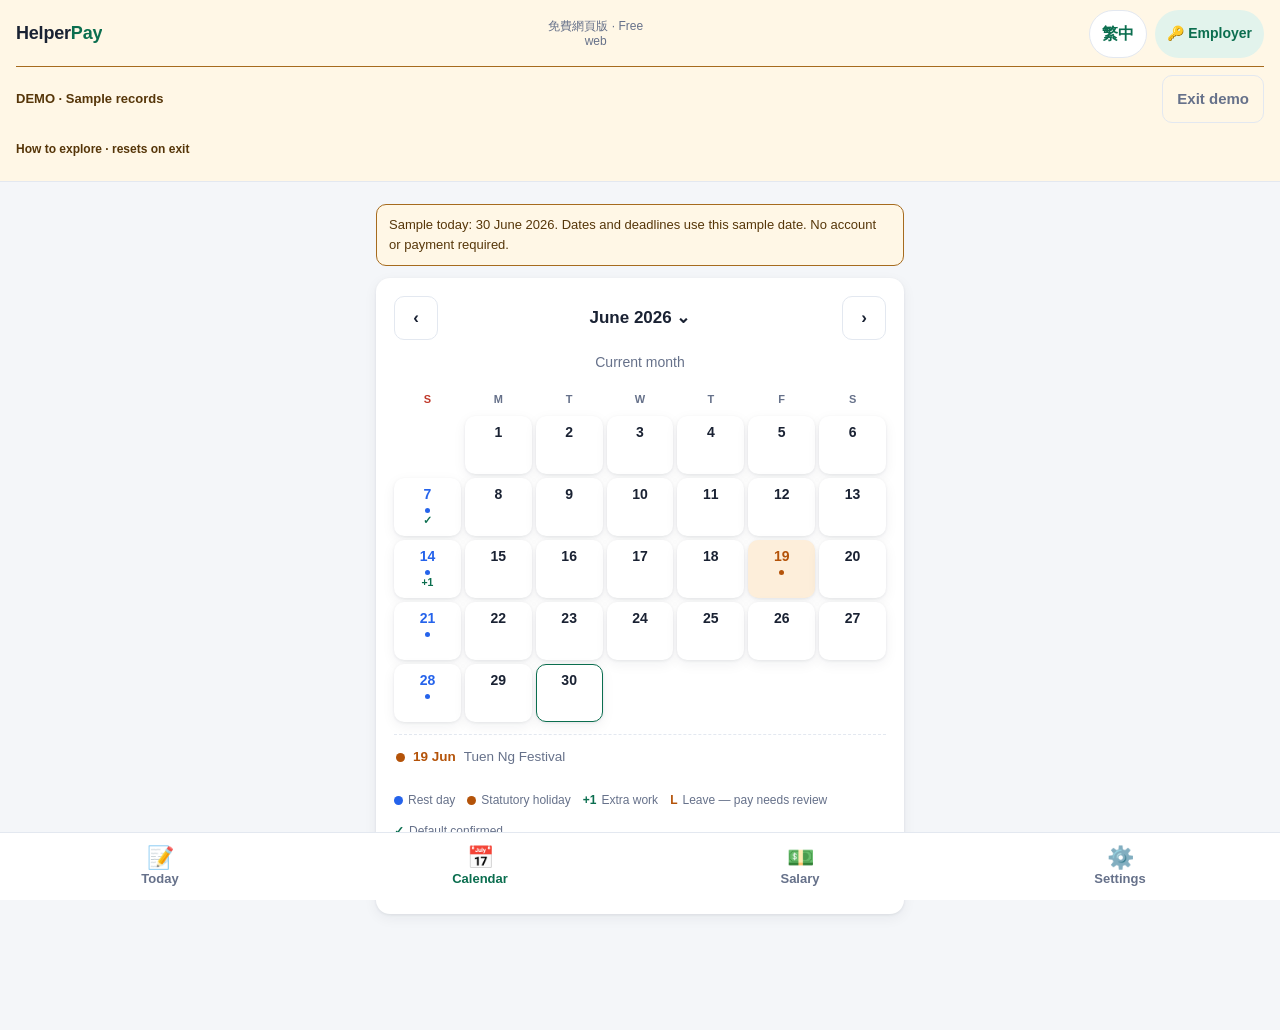
==== demo.html @ 4599b057 "Publish free HelperPay ux15 review wording update" ====
<!DOCTYPE html>
<html lang="en">
<head>
  <meta charset="UTF-8">
  <meta name="viewport" content="width=device-width, initial-scale=1, viewport-fit=cover">
  <meta name="theme-color" content="#0b6e4f">
  <meta name="apple-mobile-web-app-capable" content="yes">
  <meta name="apple-mobile-web-app-status-bar-style" content="default">
  <meta name="apple-mobile-web-app-title" content="HelperPay">
  <title>HelperPay — HK domestic helper salary tracker</title>
  <link rel="manifest" href="manifest.webmanifest">
  <link rel="icon" href="icon-32.png" type="image/png" sizes="32x32">
  <link rel="apple-touch-icon" href="icon-180.png" sizes="180x180">
  <link rel="stylesheet" href="web/20260916-ux-15/app.css">
<link rel="stylesheet" href="web/20260916-ux-15/web.css"><meta name="helperpay-build" content="20260916-ux-15"><link rel="stylesheet" href="web/20260916-ux-15/demo.css"></head>
<body>
  <header id="topbar">
    <div class="brand">Helper<span>Pay</span></div><span class="web-free-label">免費網頁版 · Free web</span>
    <div class="topbar-actions">
      <button id="language-toggle" class="header-language" type="button" data-language="zh-HK" aria-label="Switch language">繁中</button>
      <button id="mode-chip" class="mode-chip" style="display:none" aria-label="Employer">
        <span class="mode-chip-icon" aria-hidden="true">🔑</span><span class="mode-chip-label">Employer</span>
      </button>
    </div>
  </header>

  <main id="view"><p class="card">載入免費新版中… Loading the free update…<br>如未能載入，請連線後重試，切勿清除網站資料。 If loading fails, reconnect and reload; do not clear website data.</p></main><noscript>請啟用 JavaScript 以使用本機計算器。 Please enable JavaScript.</noscript>

  <nav id="tabbar" style="display:none"></nav>

  <div id="sheet-root"></div>


  <script src="web/20260916-ux-15/legal-model.js"></script>
  <script src="web/20260916-ux-15/contract-history.js"></script>
  <script src="web/20260916-ux-15/payment-ledger.js"></script>
  <script src="web/20260916-ux-15/engine.js"></script>
  <script src="web/20260916-ux-15/holidays.js"></script>
  <script src="web/20260916-ux-15/holiday-review.js"></script>
  <script src="web/20260916-ux-15/compliance.js"></script>

  <script src="web/20260916-ux-15/i18n.js"></script>
  <script src="web/20260916-ux-15/language.js"></script>
  <script src="web/20260916-ux-15/demo-entry.js"></script><script src="web/20260916-ux-15/demo-app.js"></script>
</body>
</html>
---- web/20260916-ux-15/app.css ----
/* HelperPay — mobile-first styles */
.sheet label.checkline { display:flex; gap:10px; align-items:flex-start; margin-top:16px; min-height:44px; }
.sheet label.checkline input { flex:0 0 22px; width:22px; height:22px; margin:0; padding:0; }
#holiday-error { white-space:pre-line; }

:root {
  --bg: #f4f6f9;
  --card: #ffffff;
  --text: #1a2233;
  --muted: #66718a;
  --line: #e3e8f0;
  --accent: #0b6e4f;
  --accent-soft: #e2f3ec;
  --blue: #2563eb;
  --blue-soft: #e4edff;
  --amber: #b45309;
  --amber-soft: #fdeeda;
  --red: #c0392b;
  --red-soft: #fde8e5;
  --green: #0b6e4f;
  --green-soft: #e2f3ec;
  --shadow: 0 1px 3px rgba(20, 30, 55, .08), 0 4px 14px rgba(20, 30, 55, .06);
  --radius: 14px;
  --tabbar-h: 4.25rem;
  /* Text that sits ON a filled accent/blue/red button. Dark mode lightens
     those fills, so white on them drops under WCAG AA; flip to dark ink. */
  --on-accent: #ffffff;
  --on-blue-soft: #1d4ed8;
  --on-amber-soft: #8a3d06;
  --on-line: #4a5468;
  --on-green-soft: #095c42;
  --on-red-soft: #9f2d21;
}

@media (prefers-color-scheme: dark) {
  :root {
    --bg: #12161f;
    --card: #1b2130;
    --text: #e8ecf4;
    --muted: #98a3ba;
    --line: #2a3245;
    --accent: #3dbd8e;
    --accent-soft: #17352a;
    --blue: #6c9bff;
    --blue-soft: #1c2947;
    --amber: #ffb45e;
    --amber-soft: #3a2a14;
    --red: #ff7b6b;
    --red-soft: #40201b;
    --green: #3dbd8e;
    --green-soft: #17352a;
    --shadow: 0 1px 3px rgba(0, 0, 0, .4);
    --on-accent: #0d1117;
    /* Dark mode already pairs light ink with very dark fills. */
    --on-blue-soft: #9dbcff;
    --on-amber-soft: #ffc98a;
    --on-line: #b6c0d4;
    --on-green-soft: #6fd3ab;
    --on-red-soft: #ffa79a;
  }
}

* { box-sizing: border-box; margin: 0; padding: 0; }

html { -webkit-text-size-adjust: 100%; font-size: 100%; }

body {
  font-family: -apple-system, BlinkMacSystemFont, "Segoe UI", Roboto, "Helvetica Neue", Arial, sans-serif;
  background: var(--bg);
  color: var(--text);
  font-size: 1rem;
  line-height: 1.55;
  min-height: 100vh;
  padding-bottom: calc(var(--tabbar-h) + env(safe-area-inset-bottom, 0px));
}
@supports (font: -apple-system-body) {
  html { font: -apple-system-body; }
  body { font-size:1rem; font-family: -apple-system, BlinkMacSystemFont, "Segoe UI", Roboto, "Helvetica Neue", Arial, sans-serif; line-height: 1.55; }
}

button { font: inherit; color: inherit; background: none; border: none; cursor: pointer; }
input, select, textarea {
  font: inherit; color: var(--text);
  background: var(--card);
  border: 1px solid var(--line);
  border-radius: 10px;
  padding: .75rem .875rem;
  min-height: 3rem;
  width: 100%;
}
input:focus, select:focus, textarea:focus { outline: 2px solid var(--accent); outline-offset: 1px; border-color: transparent; }
label { display: block; font-size: .9375rem; color: var(--muted); margin: 1.125rem 0 .4375rem; font-weight: 650; line-height: 1.45; }

/* ---------- header ---------- */

#topbar {
  position: sticky; top: 0; z-index: 30;
  background: var(--card);
  border-bottom: 1px solid var(--line);
  padding: calc(.625rem + env(safe-area-inset-top, 0px)) 1rem .625rem;
  display: flex; align-items: center; justify-content: space-between;
  gap: .75rem;
}
#topbar .brand { font-weight: 800; font-size: 1.125rem; letter-spacing: -.0125rem; min-width:0; overflow:hidden; text-overflow:ellipsis; white-space:nowrap; }
#topbar .brand span { color: var(--accent); }
.topbar-actions { display:flex; align-items:center; justify-content:flex-end; gap:.5rem; flex:0 0 auto; }
.header-language {
  min-width:3rem; min-height:3rem; padding:.5rem .75rem; border:1.5px solid var(--line);
  border-radius:999px; color:var(--accent); background:var(--card); font-weight:800;
}
.mode-chip {
  white-space:nowrap; flex-shrink:0;
  font-size: .875rem; font-weight: 700;
  padding: .5rem .75rem; border-radius: 999px;
  background: var(--accent-soft); color: var(--accent);
  /* Switching employer / helper hands the phone over; it must be easy to hit. */
  min-height: 3rem; display: inline-flex; align-items: center;
}
.mode-chip-icon { flex: 0 0 auto; }
.mode-chip-label { margin-left: .25rem; }
.mode-chip.helper { background: var(--blue-soft); color: var(--blue); }
.page-language-controls { display:flex; flex-wrap:wrap; gap:10px; margin:16px 0 24px; }
.page-language-controls button { width:auto; min-height:44px; }
.page-language-controls button[aria-pressed="true"] { background:var(--accent); color:var(--on-accent); }
[data-page-language][hidden], [data-page-switcher][hidden] { display:none !important; }
.guide .lang[data-page-language], .policy .lang[data-page-language] { border-top:0; margin-top:0; padding-top:0; }

/* ---------- layout ---------- */

#view { max-width: 560px; margin: 0 auto; padding: 1.125rem 1rem 2rem; }

.card {
  background: var(--card);
  border-radius: var(--radius);
  box-shadow: var(--shadow);
  padding: 1.125rem;
  margin-bottom: 1rem;
}
.card h2 { font-size: 1.125rem; line-height:1.35; margin-bottom: .75rem; }
.card h3 { margin: 1rem 0 .5rem; color: var(--muted); text-transform: uppercase; letter-spacing: .025rem; font-weight: 700; font-size: .875rem; }

.muted { color: var(--muted); font-size: .9375rem; }
.small { font-size: .875rem; }
.spread { display: flex; justify-content: space-between; align-items: center; gap: 10px; }
.row { display: flex; gap: 10px; align-items: center; }
.grow { flex: 1; }
.mt { margin-top: 12px; }

.language-row { align-items: center; }
.language-row h2 { margin-bottom: 2px; }
.language-switch {
  display: inline-flex; flex: 0 0 auto;
  padding: 3px; border-radius: 10px; background: var(--bg);
  border: 1px solid var(--line);
}
.language-switch button {
  padding: 7px 10px; border-radius: 7px; min-height: 44px;
  color: var(--muted); font-size: 12.5px; font-weight: 700;
  white-space: nowrap;
}
.language-switch button.active {
  color: var(--accent); background: var(--card); box-shadow: var(--shadow);
}

@media (max-width: 390px) {
  .language-row { align-items: flex-start; flex-direction: column; }
}

/* ---------- buttons ---------- */

.btn {
  display: inline-flex; align-items: center; justify-content: center; gap: 7px;
  padding: .875rem 1rem; border-radius: 12px;
  min-height:3rem; font-weight: 700; font-size: 1rem;
  background: var(--accent); color: var(--on-accent);
  width: 100%;
  transition: transform .06s ease;
}
.btn:active { transform: scale(.985); }
.btn.secondary { background: transparent; color: var(--accent); border: 1.5px solid var(--accent); }
.btn.ghost { background: transparent; color: var(--muted); border: 1.5px solid var(--line); }
.btn.danger { background: var(--red); }
.btn.blue { background: var(--blue); }
/* A privacy consent needs a full-size target, not a 13px default checkbox. */
.consent-row { min-height: 44px; align-items: center; gap: 10px; }
.consent-row input[type="checkbox"] { width: 22px; height: 22px; flex: 0 0 auto; }

/* 44px is the smallest target Apple's HIG accepts and Google asks for 48dp.
   Compact only means narrower, never shorter than a finger. */
.btn.compact { width: auto; padding: .625rem .875rem; font-size: .9375rem; border-radius: 10px; min-height: 3rem; }
.btn:disabled { background: var(--line); color: var(--muted); border-color: var(--line); cursor: not-allowed; box-shadow: none; }

/* big day-status choice buttons */
.choice-list { display: flex; flex-direction: column; gap: 10px; margin-top: 12px; }
.choice {
  display: flex; align-items: center; justify-content: space-between; gap: 10px;
  width: 100%;
  padding: 15px 16px;
  border: 1.5px solid var(--line);
  border-radius: 13px;
  background: var(--card);
  font-size: 1rem; font-weight: 600;
  text-align: left;
}
.choice .sub { display: block; font-size: .875rem; color: var(--muted); font-weight: 500; margin-top: .25rem; }
.choice .amt { font-weight: 800; font-size: 1rem; white-space: nowrap; }
.choice .amt.plus { color: var(--green); }
.choice .amt.minus { color: var(--red); }
.choice .amt.zero { color: var(--muted); }
.choice.selected { border-color: var(--accent); background: var(--accent-soft); }
.choice.selected .check { color: var(--accent); font-weight: 900; }

/* ---------- badges ---------- */

.badge {
  display: inline-block; padding: 3px 9px; border-radius: 999px;
  font-size: 12px; font-weight: 700; white-space: nowrap;
}
/* Ink for text sitting on a *-soft tint. The body colours of the same name sit
   on card/background instead and land just under 4.5:1 on these tints. */
.badge.rest { background: var(--blue-soft); color: var(--on-blue-soft); }
.badge.holiday { background: var(--amber-soft); color: var(--on-amber-soft); }
.badge.normal { background: var(--line); color: var(--on-line); }
.badge.plus { background: var(--green-soft); color: var(--on-green-soft); }
.badge.minus { background: var(--red-soft); color: var(--on-red-soft); }
.badge.approved { background: var(--green-soft); color: var(--on-green-soft); }
.badge.pending { background: var(--amber-soft); color: var(--on-amber-soft); }
.badge.draft { background: var(--line); color: var(--on-line); }

/* ---------- today ---------- */

.today-date { font-size: 1.375rem; font-weight: 800; letter-spacing: -.01875rem; }
.today-type { margin-top: 4px; }

.salary-hero { background:linear-gradient(145deg,var(--accent-soft),var(--card)); border:1px solid var(--line); }
.salary-hero .eyebrow { color:var(--accent); font-size:.875rem; font-weight:800; margin-bottom:.25rem; }
.salary-hero h1 { font-size:1.25rem; line-height:1.35; }
.salary-hero-amount { color:var(--accent); font-size:clamp(1.5rem,9vw,2rem); line-height:1.2; font-weight:900; margin:.625rem 0; white-space:nowrap; letter-spacing:-.02em; }
.salary-hero p:not(.eyebrow):not(.salary-hero-amount) { margin-top:.5rem; }

.stat-row { display: flex; gap: 10px; margin-top: 4px; }
.stat {
  flex: 1; background: var(--bg); border-radius: 12px; padding: 10px 12px;
}
.stat .v { font-size: 1.0625rem; font-weight: 800; overflow-wrap:anywhere; }
.stat .k { font-size: .8125rem; color: var(--muted); font-weight: 600; }
.stat .v.plus { color: var(--green); }
.stat .v.minus { color: var(--red); }

@media (max-width: 420px) {
  /* The role switch keeps its full accessible name, but shows its familiar
     icon on narrow phones so it cannot squeeze out the HelperPay brand. */
  .mode-chip { width: 3rem; padding: .5rem; justify-content: center; }
  .mode-chip-label { display: none; }

  /* At larger system text sizes, give the amount a full row instead of
     breaking a currency value into hard-to-read fragments. */
  .stat-row { display: grid; grid-template-columns: repeat(2, minmax(0, 1fr)); }
  .stat-row .stat:last-child { grid-column: 1 / -1; }
  .stat .v { overflow-wrap: normal; word-break: normal; }
  .stat-row .stat:last-child .v { white-space: nowrap; }

  /* Long holiday names may move below their date, but never widen the page. */
  .stmt-line { flex-wrap: wrap; }
  .stmt-line > span { min-width: 0; max-width: 100%; }
  .stmt-line .badge { max-width: 100%; white-space: normal; overflow-wrap: anywhere; }
}

/* ---------- calendar ---------- */

.cal-head { display: flex; gap: 8px; align-items: center; justify-content: space-between; margin-bottom: 10px; }
.cal-head .title { font-size: 17px; font-weight: 800; }
.cal-head .month-picker { min-width:0; min-height:44px; padding:4px; text-align:center; border-radius:8px; overflow-wrap:anywhere; }
.month-shortcut { margin:0 0 12px; text-align:center; }
.month-shortcut .btn { width:auto; }
.cal-head button:focus-visible { outline:2px solid var(--accent); outline-offset:2px; }
.nav-btn {
  width: 44px; height: 44px; flex:0 0 44px; border-radius: 10px;
  border: 1.5px solid var(--line); font-size: 17px; font-weight: 700;
  display: flex; align-items: center; justify-content: center;
}
.cal-grid { display: grid; grid-template-columns: repeat(7, minmax(0, 1fr)); gap: 4px; }
.cal-dow { text-align: center; font-size: 11px; font-weight: 700; color: var(--muted); padding: 4px 0; }
.cal-dow.sun { color: var(--red); }
.cal-cell {
  /* Fixed minimum height, flexible width: intrinsic button/aspect-ratio sizing
     must not expand a seven-column grid beyond a small phone's viewport. */
  min-width: 0; width: 100%; min-height: 58px;
  border-radius: 10px;
  border: 1.5px solid transparent;
  display: flex; flex-direction: column; align-items: center; justify-content: flex-start;
  padding: 5px 0; gap: 2px;
  font-size: 14px; font-weight: 600;
  position: relative;
  background: transparent;
}
.cal-cell:not(.empty):not(.outside) { background: var(--card); box-shadow: var(--shadow); }
.cal-cell.outside { color: var(--line); }
.cal-cell.today { border-color: var(--accent); }
.cal-cell.rest { color: var(--blue); }
.cal-cell.holiday { color: var(--amber); font-weight: 800; }
/* statutory holidays stand out with a tinted cell */
.cal-cell.holiday:not(.empty):not(.outside) { background: var(--amber-soft); }
.cal-cell .dots { display: flex; gap: 3px; height: 5px; }
.cal-cell .dot { width: 5px; height: 5px; border-radius: 50%; }
.dot.rest { background: var(--blue); }
.dot.holiday { background: var(--amber); }
.cal-cell .mark { font-size: 10.5px; font-weight: 800; line-height: 1; }
.mark.plus { color: var(--green); }
.mark.minus { color: var(--red); }
.mark.pend { color: var(--amber); }
.cal-cell.pending { border: 1.5px dashed var(--amber); }
@media (max-width: 360px) {
  .calendar-card { padding-left: 6px; padding-right: 6px; }
}

/* pending day-log approval rows (Today tab) */
.pending-row {
  display: flex; align-items: center; gap: 10px;
  padding: 10px 0; border-bottom: 1px dashed var(--line);
  cursor: pointer;
}
.pending-row:last-of-type { border-bottom: none; }
.pending-row .btn.compact { width: auto; flex: none; }
.pending-row [data-approve-log] { width: 44px; padding: 8px 0; }
/* named holiday list under the calendar grid */
.hol-list { margin-top: 12px; border-top: 1px dashed var(--line); }
.hol-item {
  display: flex; align-items: center; gap: 8px;
  width: 100%; padding: 8px 2px; text-align: left; min-height: 44px;
  border-bottom: 1px dashed var(--line);
  font-size: 13.5px;
}
.hol-item:last-child { border-bottom: none; }
.hol-item .dot { width: 9px; height: 9px; border-radius: 50%; flex: none; }
.hol-item b { white-space: nowrap; color: var(--amber); }
.hol-item .nm { color: var(--muted); }

.cal-legend { display: flex; flex-wrap: wrap; gap: 12px; margin-top: 12px; font-size: 12px; color: var(--muted); }
.cal-legend .item { display: flex; align-items: center; gap: 5px; }
/* legend dots/marks live outside .cal-cell, so give them their own sizing */
.cal-legend .dot { width: 9px; height: 9px; border-radius: 50%; flex: none; }
.cal-legend .mark { font-size: 12px; font-weight: 800; }

/* ---------- salary statement ---------- */

.stmt-total.provisional { background: var(--bg); color: var(--text); }

.stmt-line { display: flex; justify-content: space-between; gap: 10px; padding: 7px 0; border-bottom: 1px dashed var(--line); font-size: 14.5px; }
.stmt-line:last-child { border-bottom: none; }
.stmt-line .lbl { color: var(--muted); }
.stmt-line .lbl b { color: var(--text); }
.stmt-line .val { font-weight: 700; white-space: nowrap; }
.stmt-line .val.plus { color: var(--green); }
.stmt-line .val.minus { color: var(--red); }
.stmt-line.sub { padding-left: 14px; font-size: 13.5px; }
.stmt-total {
  display: flex; justify-content: space-between; align-items: center;
  margin-top: 10px; padding: 13px 14px;
  background: var(--accent-soft); border-radius: 12px;
  font-weight: 800; font-size: 16px; color: var(--accent);
}
.stmt-total .amt { font-size: 20px; }

.payment-item { border: 1.5px solid var(--line); border-radius: 12px; padding: 12px 14px; margin-top: 10px; }
.thumbs { display: flex; gap: 8px; flex-wrap: wrap; margin-top: 10px; }
.thumbnail-button { padding:0; border:0; background:transparent; border-radius:8px; cursor:pointer; }
.thumbnail-button:focus-visible { outline:3px solid var(--accent); outline-offset:3px; }
.thumbs img {
  width: 74px; height: 74px; object-fit: cover; border-radius: 10px;
  border: 1px solid var(--line); cursor: pointer;
}

/* ---------- settings ---------- */

.holiday-row { display: flex; align-items: center; gap: 8px; padding: 8px 0; border-bottom: 1px dashed var(--line); font-size: 13.5px; }
.holiday-row .date { font-weight: 700; white-space: nowrap; }
.holiday-row .name { flex: 1; color: var(--muted); }
.holiday-row .del { color: var(--red); font-weight: 800; padding: 4px 8px; }

.banner {
  background: var(--amber-soft); color: var(--on-amber-soft);
  border-radius: 12px; padding: 11px 14px; font-size: 13.5px; font-weight: 600;
  margin-bottom: 14px;
}

/* Newer code is deployed while this page still runs the previous rules. */
.update-banner {
  position: fixed; left: 0; right: 0; top: 0; z-index: 90;
  display: flex; align-items: center; justify-content: space-between; gap: 10px;
  padding: calc(8px + env(safe-area-inset-top, 0px)) 14px 8px;
  background: var(--amber-soft); color: var(--on-amber-soft);
  font-size: 13px; font-weight: 700; line-height: 1.35;
  box-shadow: 0 1px 6px rgba(0, 0, 0, .14);
}
.update-banner span { min-width: 0; }
.update-banner .btn { flex: 0 0 auto; }
/* Make room for it rather than hiding the header's mode control. */
body.update-pending { padding-top: var(--update-banner-h, 0px); }
body.update-pending #topbar { top: var(--update-banner-h, 0px); }

.legal-status {
  border: 1.5px solid var(--line); border-radius: 12px; padding: 12px 14px;
  font-size: 13px;
}
.legal-status p { margin-top: 5px; color: var(--muted); }
.legal-status ul { margin: 8px 0 0 18px; color: var(--muted); }
.legal-status li { margin-top: 4px; }
.legal-status code { display: block; margin-top: 7px; font-size: 11px; color: var(--muted); overflow-wrap: anywhere; }
.legal-status.ready { background: var(--green-soft); border-color: var(--green); }
.legal-status.ready > b { color: var(--green); }
.form-error { margin-top: 12px; padding: 10px; border: 1px solid var(--red); border-radius: 8px; color: var(--red); }
.form-error[hidden] { display: none; }
.issue-list { padding-left: 0; list-style: none; margin-left: 0 !important; }
.issue-list li { padding: 10px 0; border-bottom: 1px solid var(--line); }
.issue-list li .btn { margin-top: 6px; }
.history-date-list { margin: 8px 0 !important; padding: 0 !important; list-style: none; }
.history-date-list li { border: 0; padding: 2px 0; }
.history-date-list li { color: var(--muted); overflow-wrap: anywhere; }
details > summary { cursor: pointer; padding: 10px 0; font-weight: 600; min-height: 44px; display: flex; align-items: center; }
.legal-status.blocked { background: var(--amber-soft); border-color: var(--amber); }
.legal-status.blocked > b { color: var(--amber); }

/* ---------- tab bar ---------- */

#tabbar {
  position: fixed; bottom: 0; left: 0; right: 0; z-index: 30;
  background: var(--card);
  border-top: 1px solid var(--line);
  display: flex;
  min-height: calc(var(--tabbar-h) + env(safe-area-inset-bottom, 0px));
  padding-bottom: env(safe-area-inset-bottom, 0px);
}
#tabbar button {
  flex: 1; display: flex; flex-direction: column; align-items: center; justify-content: center; gap: 2px;
  font-size: .8125rem; font-weight: 700; color: var(--muted); line-height:1.2;
}
#tabbar button .ico { font-size: 1.375rem; line-height: 1; }
#tabbar button.active { color: var(--accent); }

/* ---------- bottom sheet & modal ---------- */

.overlay {
  position: fixed; inset: 0; z-index: 50;
  background: rgba(10, 14, 22, .45);
  display: flex; align-items: flex-end; justify-content: center;
  animation: fadeIn .15s ease;
}
.overlay.center { align-items: center; padding: 20px; }
@keyframes fadeIn { from { opacity: 0; } to { opacity: 1; } }

.sheet {
  background: var(--card);
  width: 100%; max-width: 560px;
  border-radius: 20px 20px 0 0;
  padding: 1.25rem 1.125rem calc(1.5rem + env(safe-area-inset-bottom, 0px));
  max-height: 88vh; overflow-y: auto;
  animation: slideUp .2s ease;
}
.overlay.center .sheet { border-radius: 20px; max-height: 86vh; }
.overlay.native-sheet { display:contents; }
dialog.sheet { position:fixed; inset:auto 0 0; margin:0 auto; border:0; color:var(--text); }
.overlay.center dialog.sheet { inset:0; margin:auto; height:fit-content; max-width:min(560px, calc(100vw - 40px)); }
dialog.sheet::backdrop { background:rgba(10, 14, 22, .45); }
.image-sheet .payment-image { display:block; width:100%; max-height:65vh; object-fit:contain; margin-top:12px; }
@keyframes slideUp { from { transform: translateY(30px); opacity: .6; } to { transform: none; opacity: 1; } }
.sheet h2 { font-size: 1.25rem; line-height:1.35; margin-bottom: .25rem; }
.sheet-toolbar { display: flex; justify-content: flex-end; margin-bottom: 10px; }
.sheet-toolbar button { min-height: 44px; }
[aria-invalid="true"] { border-color: var(--red); outline: 2px solid var(--red); outline-offset: 2px; }
.sheet .grab { width: 40px; height: 4px; border-radius: 2px; background: var(--line); margin: 0 auto 12px; }

.img-viewer {
  position: fixed; inset: 0; z-index: 60; background: rgba(0,0,0,.92);
  display: flex; align-items: center; justify-content: center;
}
.img-viewer img { max-width: 96vw; max-height: 88vh; border-radius: 6px; }
.img-viewer .close { position: absolute; top: calc(14px + env(safe-area-inset-top, 0px)); right: 16px; color: #fff; font-size: 30px; font-weight: 700; }

/* ---------- approval screen ---------- */

.approve-amount { font-size: 34px; font-weight: 900; letter-spacing: -.5px; color: var(--accent); margin: 6px 0 2px; }

/* ---------- onboarding ---------- */

.onboarding-card { margin-top: .625rem; padding: 1.25rem; }
.onboarding-progress { display: flex; align-items: center; gap: 7px; margin-bottom: 22px; }
.onboarding-progress::before {
  content: ''; width: 28px; height: 3px; border-radius: 99px; background: var(--accent);
  margin-right: 3px;
}
.onboarding-progress span {
  width: 25px; height: 25px; display: inline-flex; align-items: center; justify-content: center;
  border-radius: 50%; border: 1.5px solid var(--line); color: var(--muted);
  font-size: 11px; font-weight: 800;
}
.onboarding-progress span.active { background: var(--accent); border-color: var(--accent); color: var(--on-accent); }
.onboarding-progress span.done { background: var(--accent-soft); border-color: var(--accent); color: var(--accent); }
.onboarding-heading { margin-bottom: 1.125rem; }
.onboarding-heading .eyebrow {
  color: var(--accent); font-size: .875rem; font-weight: 800; letter-spacing: .04rem;
  text-transform: uppercase; margin-bottom: 4px;
}
.onboarding-heading h1 { font-size: 1.625rem; line-height: 1.25; letter-spacing: -.025rem; }
.onboarding-heading > p:last-child { color: var(--muted); font-size: 1rem; margin-top: .625rem; }
.onboarding-language {
  padding: 12px 0 16px; margin-bottom: 4px; border-top: 1px solid var(--line);
  border-bottom: 1px solid var(--line);
}
.onboarding-actions, .onboarding-checklist { display: flex; flex-direction: column; margin: 8px 0 16px; }
.onboarding-actions > div, .onboarding-checklist > div {
  display: flex; align-items: flex-start; gap: 12px; padding: 13px 0;
  border-bottom: 1px solid var(--line);
}
.onboarding-actions > div:last-child, .onboarding-checklist > div:last-child { border-bottom: 0; }
.onboarding-actions p, .onboarding-checklist p { display: flex; flex-direction: column; gap: 2px; }
.onboarding-actions b, .onboarding-checklist b { font-size: 15px; }
.onboarding-actions small, .onboarding-checklist small { color: var(--muted); font-size: 12.5px; }
.onboarding-icon {
  display: inline-flex; align-items: center; justify-content: center; flex: 0 0 38px;
  width: 38px; height: 38px; border-radius: 10px; background: var(--accent-soft); font-size: 20px;
}
.onboarding-checklist > div > span {
  display: inline-flex; align-items: center; justify-content: center; flex: 0 0 26px;
  width: 26px; height: 26px; border-radius: 50%; color: var(--accent);
  background: var(--accent-soft); font-size: 14px; font-weight: 900;
}
.onboarding-note {
  background: var(--blue-soft); color: var(--text); border-radius: 11px;
  padding: .875rem; margin: .25rem 0 1rem; font-size: .9375rem;
}
.optional-setup, .plain-explanation {
  border: 1px solid var(--line); border-radius: 12px; padding: 0 12px;
  background: var(--bg);
}
.optional-setup[open], .plain-explanation[open] { padding-bottom: 14px; }
.optional-setup > summary, .plain-explanation > summary { color: var(--accent); }
.progressive-setup .eyebrow {
  color: var(--accent); font-size: 12px; font-weight: 800; letter-spacing: .7px;
  text-transform: uppercase; margin-bottom: 4px;
}
.setup-next {
  margin-top: 14px; padding: 14px; border: 1.5px solid var(--accent);
  border-radius: 12px; background: var(--accent-soft);
}
.setup-next p { margin: 8px 0 12px; }

@media (min-width: 480px) {
  .onboarding-card { padding: 24px; }
}

@media (min-width: 600px) {
  #view { padding-top: 22px; }
}
:where([hidden]) { display: none !important; }
.setup-section { border: 0; padding: 0; margin: 1.25rem 0; min-width: 0; }
.setup-section legend { font-weight: 750; font-size: 1.1rem; }
.mark.recorded { color: var(--accent); }
.settings-group > summary, .holiday-year > summary { cursor: pointer; padding: 12px 0; min-height: 44px; font-weight: 750; }
.day-optional > summary, .reminder-card details > summary, [data-range-options] > summary {
  cursor: pointer; min-height: 44px; display: flex; align-items: center; font-weight: 700; color: var(--accent);
}
.settings-group > .card { box-shadow: none; border-radius: 0; padding: 20px 0; margin: 0; border-bottom: 1px solid var(--line); }
.settings-group > .card:last-child { border-bottom: 0; }
.settings-shortcuts { flex-wrap: wrap; margin-bottom: 16px; }
.settings-summary { margin: 12px 0; display: grid; grid-template-columns: minmax(0, 1fr) minmax(0, 1fr); gap: 8px 16px; }
.settings-summary dt { color: var(--muted); font-size: .875rem; }
.settings-summary dd { margin: 0; overflow-wrap: anywhere; }
#recipient-content [aria-pressed="true"] { color: var(--accent); border-color: var(--accent); box-shadow: inset 0 0 0 1px var(--accent); }
[data-task-range][aria-pressed="true"] { background: #0b6e4f; border-color: #0b6e4f; color: #fff; }
[data-task-range] { flex: 1 1 70px; }
[data-task-scope] { flex:1 1 100px; }
[data-task-scope][aria-pressed="true"] { background:var(--accent); border-color:var(--accent); color:var(--card); }
.review-confirm input { width: 22px; height: 22px; flex: 0 0 22px; margin: 0; }
.review-confirm { align-items: flex-start; min-height: 44px; }
.pay-history { padding-left: 22px; margin: 16px 0; }
.pay-history li + li { margin-top: 14px; }
.pay-history p { margin: 6px 0; }
.pay-history-row { min-inline-size: 0; border: 1px solid var(--line); margin-top: 16px; }
.pay-history-row legend { font-weight: 750; padding: 0 6px; }

/* Available to a screen reader, invisible on screen. */
.sr-only {
  position: absolute; width: 1px; height: 1px; padding: 0; margin: -1px;
  overflow: hidden; clip: rect(0 0 0 0); clip-path: inset(50%); white-space: nowrap; border: 0;
}
---- web/20260916-ux-15/web.css ----
.web-upgrade { max-width: 680px; margin: 16px auto; }
.web-upgrade h1 { font-size: 1.65rem; line-height: 1.3; margin: 20px 0 12px; }
.web-upgrade p, .web-upgrade li { font-size: 1rem; line-height: 1.6; }
.web-upgrade ul { margin: 16px 0; padding-left: 24px; }
.web-upgrade .row { flex-wrap: wrap; gap: 8px; }
.web-check { cursor: pointer; margin: 18px 0; font-size: 1rem; }
.web-check input { width: 24px; height: 24px; flex: 0 0 24px; margin: 0 12px 0 0; }
.web-check span { line-height: 1.5; }
.web-free-label {font-size:12px;color:var(--muted,#596576);margin:0 8px;white-space:normal;max-width:100px;flex-shrink:0;line-height:1.25;text-align:center}
@media (max-width: 479px) {
  /* Keep the product name and the always-available language switch readable on
     a phone. The page itself still identifies this as the free web edition. */
  .web-free-label { display: none; }
}
---- web/20260916-ux-15/demo.css ----
.demo-workspace #topbar { flex-wrap: wrap; gap: 8px; background: #fff7e6; }
#demo-notice { flex-basis: 100%; border-top: 1px solid #a66b1e; padding-top: 8px; color: #563609; }
.demo-notice-row { display: flex; align-items: center; justify-content: space-between; gap: 8px; flex-wrap: wrap; }
.demo-notice-row strong { font-size: 13px; }
.demo-notice-row a { width: auto; color: #563609; border-color: #a66b1e; text-decoration: none; }
#demo-notice summary { cursor: pointer; font-size: 12px; margin-top: 4px; }
#demo-notice details p { font-size: 13px; line-height: 1.5; max-height: 28vh; overflow: auto; padding-top: 8px; }
.demo-guidance, .demo-tag { padding: 10px 12px; border: 1px solid #a66b1e; border-radius: 10px; background: #fff7e6; color: #563609; font-size: 13px; margin-bottom: 12px; }
@media print { #demo-notice { display: block !important; } }
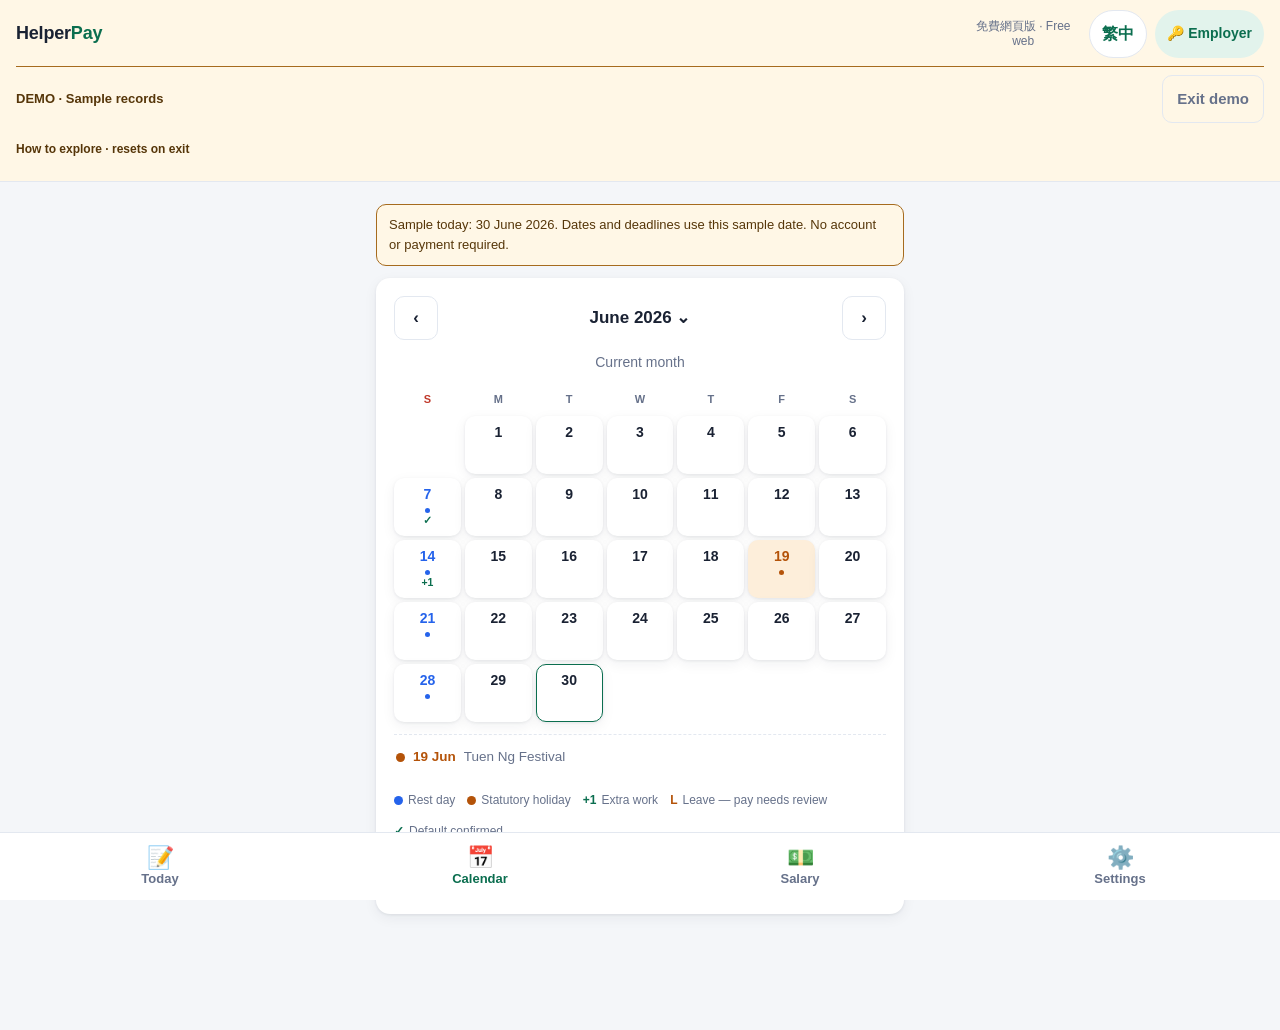
==== commit c8c37e93: "Publish free HelperPay ux16 accessibility update" ====
--- a/demo.html
+++ b/demo.html
@@ -11,8 +11,8 @@
   <link rel="manifest" href="manifest.webmanifest">
   <link rel="icon" href="icon-32.png" type="image/png" sizes="32x32">
   <link rel="apple-touch-icon" href="icon-180.png" sizes="180x180">
-  <link rel="stylesheet" href="web/20260916-ux-15/app.css">
-<link rel="stylesheet" href="web/20260916-ux-15/web.css"><meta name="helperpay-build" content="20260916-ux-15"><link rel="stylesheet" href="web/20260916-ux-15/demo.css"></head>
+  <link rel="stylesheet" href="web/20260916-ux-16/app.css">
+<link rel="stylesheet" href="web/20260916-ux-16/web.css"><meta name="helperpay-build" content="20260916-ux-16"><link rel="stylesheet" href="web/20260916-ux-16/demo.css"></head>
 <body>
   <header id="topbar">
     <div class="brand">Helper<span>Pay</span></div><span class="web-free-label">免費網頁版 · Free web</span>
@@ -31,16 +31,16 @@
   <div id="sheet-root"></div>
 
 
-  <script src="web/20260916-ux-15/legal-model.js"></script>
-  <script src="web/20260916-ux-15/contract-history.js"></script>
-  <script src="web/20260916-ux-15/payment-ledger.js"></script>
-  <script src="web/20260916-ux-15/engine.js"></script>
-  <script src="web/20260916-ux-15/holidays.js"></script>
-  <script src="web/20260916-ux-15/holiday-review.js"></script>
-  <script src="web/20260916-ux-15/compliance.js"></script>
+  <script src="web/20260916-ux-16/legal-model.js"></script>
+  <script src="web/20260916-ux-16/contract-history.js"></script>
+  <script src="web/20260916-ux-16/payment-ledger.js"></script>
+  <script src="web/20260916-ux-16/engine.js"></script>
+  <script src="web/20260916-ux-16/holidays.js"></script>
+  <script src="web/20260916-ux-16/holiday-review.js"></script>
+  <script src="web/20260916-ux-16/compliance.js"></script>
 
-  <script src="web/20260916-ux-15/i18n.js"></script>
-  <script src="web/20260916-ux-15/language.js"></script>
-  <script src="web/20260916-ux-15/demo-entry.js"></script><script src="web/20260916-ux-15/demo-app.js"></script>
+  <script src="web/20260916-ux-16/i18n.js"></script>
+  <script src="web/20260916-ux-16/language.js"></script>
+  <script src="web/20260916-ux-16/demo-entry.js"></script><script src="web/20260916-ux-16/demo-app.js"></script>
 </body>
 </html>
--- a/web/20260916-ux-16/app.css
+++ b/web/20260916-ux-16/app.css
@@ -0,0 +1,619 @@
+/* HelperPay — mobile-first styles */
+.sheet label.checkline { display:flex; gap:10px; align-items:flex-start; margin-top:16px; min-height:44px; }
+.sheet label.checkline input { flex:0 0 22px; width:22px; height:22px; margin:0; padding:0; }
+#holiday-error { white-space:pre-line; }
+
+:root {
+  --bg: #f4f6f9;
+  --card: #ffffff;
+  --text: #1a2233;
+  --muted: #66718a;
+  --line: #e3e8f0;
+  --accent: #0b6e4f;
+  --accent-soft: #e2f3ec;
+  --blue: #2563eb;
+  --blue-soft: #e4edff;
+  --amber: #b45309;
+  --amber-soft: #fdeeda;
+  --red: #c0392b;
+  --red-soft: #fde8e5;
+  --green: #0b6e4f;
+  --green-soft: #e2f3ec;
+  --shadow: 0 1px 3px rgba(20, 30, 55, .08), 0 4px 14px rgba(20, 30, 55, .06);
+  --radius: 14px;
+  --tabbar-h: 4.25rem;
+  /* Text that sits ON a filled accent/blue/red button. Dark mode lightens
+     those fills, so white on them drops under WCAG AA; flip to dark ink. */
+  --on-accent: #ffffff;
+  --on-blue-soft: #1d4ed8;
+  --on-amber-soft: #8a3d06;
+  --on-line: #4a5468;
+  --on-green-soft: #095c42;
+  --on-red-soft: #9f2d21;
+}
+
+@media (prefers-color-scheme: dark) {
+  :root {
+    --bg: #12161f;
+    --card: #1b2130;
+    --text: #e8ecf4;
+    --muted: #98a3ba;
+    --line: #2a3245;
+    --accent: #3dbd8e;
+    --accent-soft: #17352a;
+    --blue: #6c9bff;
+    --blue-soft: #1c2947;
+    --amber: #ffb45e;
+    --amber-soft: #3a2a14;
+    --red: #ff7b6b;
+    --red-soft: #40201b;
+    --green: #3dbd8e;
+    --green-soft: #17352a;
+    --shadow: 0 1px 3px rgba(0, 0, 0, .4);
+    --on-accent: #0d1117;
+    /* Dark mode already pairs light ink with very dark fills. */
+    --on-blue-soft: #9dbcff;
+    --on-amber-soft: #ffc98a;
+    --on-line: #b6c0d4;
+    --on-green-soft: #6fd3ab;
+    --on-red-soft: #ffa79a;
+  }
+}
+
+* { box-sizing: border-box; margin: 0; padding: 0; }
+
+html { -webkit-text-size-adjust: 100%; font-size: 100%; }
+
+body {
+  font-family: -apple-system, BlinkMacSystemFont, "Segoe UI", Roboto, "Helvetica Neue", Arial, sans-serif;
+  background: var(--bg);
+  color: var(--text);
+  font-size: 1rem;
+  line-height: 1.55;
+  min-height: 100vh;
+  padding-bottom: calc(var(--tabbar-h) + env(safe-area-inset-bottom, 0px));
+}
+@supports (font: -apple-system-body) {
+  html { font: -apple-system-body; }
+  body { font-size:1rem; font-family: -apple-system, BlinkMacSystemFont, "Segoe UI", Roboto, "Helvetica Neue", Arial, sans-serif; line-height: 1.55; }
+}
+
+button { font: inherit; color: inherit; background: none; border: none; cursor: pointer; }
+input, select, textarea {
+  font: inherit; color: var(--text);
+  background: var(--card);
+  border: 1px solid var(--line);
+  border-radius: 10px;
+  padding: .75rem .875rem;
+  min-height: 3rem;
+  width: 100%;
+}
+input:focus, select:focus, textarea:focus { outline: 2px solid var(--accent); outline-offset: 1px; border-color: transparent; }
+label { display: block; font-size: .9375rem; color: var(--muted); margin: 1.125rem 0 .4375rem; font-weight: 650; line-height: 1.45; }
+
+/* ---------- header ---------- */
+
+#topbar {
+  position: sticky; top: 0; z-index: 30;
+  background: var(--card);
+  border-bottom: 1px solid var(--line);
+  padding: calc(.625rem + env(safe-area-inset-top, 0px)) 1rem .625rem;
+  display: flex; align-items: center; justify-content: space-between; flex-wrap: wrap;
+  gap: .75rem;
+}
+#topbar .brand {
+  flex: 1 1 7rem; min-width: 7rem;
+  font-weight: 800; font-size: 1.125rem; letter-spacing: -.0125rem;
+  white-space: nowrap;
+}
+#topbar .brand span { color: var(--accent); }
+.topbar-actions { display:flex; align-items:center; justify-content:flex-end; gap:.5rem; flex:0 1 auto; min-width:0; }
+.header-language {
+  min-width:3rem; min-height:3rem; padding:.5rem .75rem; border:1.5px solid var(--line);
+  border-radius:999px; color:var(--accent); background:var(--card); font-weight:800;
+}
+.mode-chip {
+  white-space:nowrap; flex-shrink:0;
+  font-size: .875rem; font-weight: 700;
+  padding: .5rem .75rem; border-radius: 999px;
+  background: var(--accent-soft); color: var(--accent);
+  /* Switching employer / helper hands the phone over; it must be easy to hit. */
+  min-height: 3rem; display: inline-flex; align-items: center;
+}
+.mode-chip-icon { flex: 0 0 auto; }
+.mode-chip-label { margin-left: .25rem; }
+.mode-chip.helper { background: var(--blue-soft); color: var(--blue); }
+.page-language-controls { display:flex; flex-wrap:wrap; gap:10px; margin:16px 0 24px; }
+.page-language-controls button { width:auto; min-height:44px; }
+.page-language-controls button[aria-pressed="true"] { background:var(--accent); color:var(--on-accent); }
+[data-page-language][hidden], [data-page-switcher][hidden] { display:none !important; }
+.guide .lang[data-page-language], .policy .lang[data-page-language] { border-top:0; margin-top:0; padding-top:0; }
+
+/* ---------- layout ---------- */
+
+#view { max-width: 560px; margin: 0 auto; padding: 1.125rem 1rem 2rem; }
+
+.card {
+  background: var(--card);
+  border-radius: var(--radius);
+  box-shadow: var(--shadow);
+  padding: 1.125rem;
+  margin-bottom: 1rem;
+}
+.card h2 { font-size: 1.125rem; line-height:1.35; margin-bottom: .75rem; }
+.card h3 { margin: 1rem 0 .5rem; color: var(--muted); text-transform: uppercase; letter-spacing: .025rem; font-weight: 700; font-size: .875rem; }
+
+.muted { color: var(--muted); font-size: .9375rem; }
+.small { font-size: .875rem; }
+.spread { display: flex; justify-content: space-between; align-items: center; gap: 10px; }
+.row { display: flex; gap: 10px; align-items: center; }
+.grow { flex: 1; }
+.mt { margin-top: 12px; }
+
+.language-row { align-items: center; }
+.language-row h2 { margin-bottom: 2px; }
+.language-switch {
+  display: inline-flex; flex: 0 0 auto;
+  padding: 3px; border-radius: 10px; background: var(--bg);
+  border: 1px solid var(--line);
+}
+.language-switch button {
+  padding: 7px 10px; border-radius: 7px; min-height: 44px;
+  color: var(--muted); font-size: 12.5px; font-weight: 700;
+  white-space: nowrap;
+}
+.language-switch button.active {
+  color: var(--accent); background: var(--card); box-shadow: var(--shadow);
+}
+
+@media (max-width: 390px) {
+  .language-row { align-items: flex-start; flex-direction: column; }
+}
+
+/* ---------- buttons ---------- */
+
+.btn {
+  display: inline-flex; align-items: center; justify-content: center; gap: 7px;
+  padding: .875rem 1rem; border-radius: 12px;
+  min-height:3rem; font-weight: 700; font-size: 1rem;
+  background: var(--accent); color: var(--on-accent);
+  width: 100%;
+  transition: transform .06s ease;
+}
+.btn:active { transform: scale(.985); }
+.btn.secondary { background: transparent; color: var(--accent); border: 1.5px solid var(--accent); }
+.btn.ghost { background: transparent; color: var(--muted); border: 1.5px solid var(--line); }
+.btn.danger { background: var(--red); }
+.btn.blue { background: var(--blue); }
+/* A privacy consent needs a full-size target, not a 13px default checkbox. */
+.consent-row { min-height: 44px; align-items: center; gap: 10px; }
+.consent-row input[type="checkbox"] { width: 22px; height: 22px; flex: 0 0 auto; }
+
+/* 44px is the smallest target Apple's HIG accepts and Google asks for 48dp.
+   Compact only means narrower, never shorter than a finger. */
+.btn.compact { width: auto; padding: .625rem .875rem; font-size: .9375rem; border-radius: 10px; min-height: 3rem; }
+.btn:disabled { background: var(--line); color: var(--muted); border-color: var(--line); cursor: not-allowed; box-shadow: none; }
+
+/* big day-status choice buttons */
+.choice-list { display: flex; flex-direction: column; gap: 10px; margin-top: 12px; }
+.choice {
+  display: flex; align-items: center; justify-content: space-between; gap: 10px;
+  width: 100%;
+  padding: 15px 16px;
+  border: 1.5px solid var(--line);
+  border-radius: 13px;
+  background: var(--card);
+  font-size: 1rem; font-weight: 600;
+  text-align: left;
+}
+.choice .sub { display: block; font-size: .875rem; color: var(--muted); font-weight: 500; margin-top: .25rem; }
+.choice .amt { font-weight: 800; font-size: 1rem; white-space: nowrap; }
+.choice .amt.plus { color: var(--green); }
+.choice .amt.minus { color: var(--red); }
+.choice .amt.zero { color: var(--muted); }
+.choice.selected { border-color: var(--accent); background: var(--accent-soft); }
+.choice.selected .check { color: var(--accent); font-weight: 900; }
+
+/* ---------- badges ---------- */
+
+.badge {
+  display: inline-block; padding: 3px 9px; border-radius: 999px;
+  font-size: 12px; font-weight: 700; white-space: nowrap;
+}
+/* Ink for text sitting on a *-soft tint. The body colours of the same name sit
+   on card/background instead and land just under 4.5:1 on these tints. */
+.badge.rest { background: var(--blue-soft); color: var(--on-blue-soft); }
+.badge.holiday { background: var(--amber-soft); color: var(--on-amber-soft); }
+.badge.normal { background: var(--line); color: var(--on-line); }
+.badge.plus { background: var(--green-soft); color: var(--on-green-soft); }
+.badge.minus { background: var(--red-soft); color: var(--on-red-soft); }
+.badge.approved { background: var(--green-soft); color: var(--on-green-soft); }
+.badge.pending { background: var(--amber-soft); color: var(--on-amber-soft); }
+.badge.draft { background: var(--line); color: var(--on-line); }
+
+/* ---------- today ---------- */
+
+.today-date { font-size: 1.375rem; font-weight: 800; letter-spacing: -.01875rem; }
+.today-type { margin-top: 4px; }
+
+.salary-hero { background:linear-gradient(145deg,var(--accent-soft),var(--card)); border:1px solid var(--line); }
+.salary-hero .eyebrow { color:var(--accent); font-size:.875rem; font-weight:800; margin-bottom:.25rem; }
+.salary-hero h1 { font-size:1.25rem; line-height:1.35; }
+.salary-hero-amount { color:var(--accent); font-size:clamp(1.5rem,9vw,2rem); line-height:1.2; font-weight:900; margin:.625rem 0; white-space:nowrap; letter-spacing:-.02em; }
+.salary-hero p:not(.eyebrow):not(.salary-hero-amount) { margin-top:.5rem; }
+
+.stat-row { display: flex; gap: 10px; margin-top: 4px; }
+.stat {
+  flex: 1; background: var(--bg); border-radius: 12px; padding: 10px 12px;
+}
+.stat .v { font-size: 1.0625rem; font-weight: 800; overflow-wrap:anywhere; }
+.stat .k { font-size: .8125rem; color: var(--muted); font-weight: 600; }
+.stat .v.plus { color: var(--green); }
+.stat .v.minus { color: var(--red); }
+
+.salary-starting-estimate {
+  background: var(--accent-soft);
+  border: 1px solid color-mix(in srgb, var(--accent) 35%, var(--line));
+  border-radius: 14px;
+  padding: 1rem;
+}
+.salary-starting-estimate p { margin-top: .375rem; }
+.salary-starting-estimate .eyebrow { margin-top: 0; }
+.salary-starting-amount {
+  color: var(--accent);
+  font-size: clamp(1.75rem, 8vw, 2.5rem);
+  font-weight: 850;
+  line-height: 1.1;
+  overflow-wrap: normal;
+  word-break: normal;
+}
+
+@media (max-width: 520px) {
+  /* The role switch keeps its full accessible name, but shows its familiar
+     icon on phones so Dynamic Type cannot squeeze out the HelperPay brand. */
+  .mode-chip { width: 3rem; padding: .5rem; justify-content: center; }
+  .mode-chip-label { display: none; }
+
+  #topbar { gap: .5rem; }
+  .topbar-actions { gap: .375rem; }
+  .header-language { min-width: 3rem; padding-left: .5rem; padding-right: .5rem; }
+
+  /* At larger system text sizes, give the amount a full row instead of
+     breaking a currency value into hard-to-read fragments. */
+  .stat-row { display: grid; grid-template-columns: repeat(2, minmax(0, 1fr)); }
+  .stat-row .stat:last-child { grid-column: 1 / -1; }
+  .stat .v { overflow-wrap: normal; word-break: normal; }
+  .stat-row .stat:last-child .v { white-space: nowrap; }
+
+  /* Long holiday names may move below their date, but never widen the page. */
+  .stmt-line { flex-wrap: wrap; }
+  .stmt-line > span { min-width: 0; max-width: 100%; }
+  .stmt-line .badge { max-width: 100%; white-space: normal; overflow-wrap: anywhere; }
+}
+
+/* ---------- calendar ---------- */
+
+.cal-head { display: flex; gap: 8px; align-items: center; justify-content: space-between; margin-bottom: 10px; }
+.cal-head .title { font-size: 17px; font-weight: 800; }
+.cal-head .month-picker { min-width:0; min-height:44px; padding:4px; text-align:center; border-radius:8px; overflow-wrap:anywhere; }
+.month-shortcut { margin:0 0 12px; text-align:center; }
+.month-shortcut .btn { width:auto; }
+.cal-head button:focus-visible { outline:2px solid var(--accent); outline-offset:2px; }
+.nav-btn {
+  width: 44px; height: 44px; flex:0 0 44px; border-radius: 10px;
+  border: 1.5px solid var(--line); font-size: 17px; font-weight: 700;
+  display: flex; align-items: center; justify-content: center;
+}
+.cal-grid { display: grid; grid-template-columns: repeat(7, minmax(0, 1fr)); gap: 4px; }
+.cal-dow { text-align: center; font-size: 11px; font-weight: 700; color: var(--muted); padding: 4px 0; }
+.cal-dow.sun { color: var(--red); }
+.cal-cell {
+  /* Fixed minimum height, flexible width: intrinsic button/aspect-ratio sizing
+     must not expand a seven-column grid beyond a small phone's viewport. */
+  min-width: 0; width: 100%; min-height: 58px;
+  border-radius: 10px;
+  border: 1.5px solid transparent;
+  display: flex; flex-direction: column; align-items: center; justify-content: flex-start;
+  padding: 5px 0; gap: 2px;
+  font-size: 14px; font-weight: 600;
+  position: relative;
+  background: transparent;
+}
+.cal-cell:not(.empty):not(.outside) { background: var(--card); box-shadow: var(--shadow); }
+.cal-cell.outside { color: var(--line); }
+.cal-cell.today { border-color: var(--accent); }
+.cal-cell.rest { color: var(--blue); }
+.cal-cell.holiday { color: var(--amber); font-weight: 800; }
+/* statutory holidays stand out with a tinted cell */
+.cal-cell.holiday:not(.empty):not(.outside) { background: var(--amber-soft); }
+.cal-cell .dots { display: flex; gap: 3px; height: 5px; }
+.cal-cell .dot { width: 5px; height: 5px; border-radius: 50%; }
+.dot.rest { background: var(--blue); }
+.dot.holiday { background: var(--amber); }
+.cal-cell .mark { font-size: 10.5px; font-weight: 800; line-height: 1; }
+.mark.plus { color: var(--green); }
+.mark.minus { color: var(--red); }
+.mark.pend { color: var(--amber); }
+.cal-cell.pending { border: 1.5px dashed var(--amber); }
+@media (max-width: 360px) {
+  .calendar-card { padding-left: 6px; padding-right: 6px; }
+}
+
+/* pending day-log approval rows (Today tab) */
+.pending-row {
+  display: flex; align-items: center; gap: 10px;
+  padding: 10px 0; border-bottom: 1px dashed var(--line);
+  cursor: pointer;
+}
+.pending-row:last-of-type { border-bottom: none; }
+.pending-row .btn.compact { width: auto; flex: none; }
+.pending-row [data-approve-log] { width: 44px; padding: 8px 0; }
+/* named holiday list under the calendar grid */
+.hol-list { margin-top: 12px; border-top: 1px dashed var(--line); }
+.hol-item {
+  display: flex; align-items: center; gap: 8px;
+  width: 100%; padding: 8px 2px; text-align: left; min-height: 44px;
+  border-bottom: 1px dashed var(--line);
+  font-size: 13.5px;
+}
+.hol-item:last-child { border-bottom: none; }
+.hol-item .dot { width: 9px; height: 9px; border-radius: 50%; flex: none; }
+.hol-item b { white-space: nowrap; color: var(--amber); }
+.hol-item .nm { color: var(--muted); }
+
+.cal-legend { display: flex; flex-wrap: wrap; gap: 12px; margin-top: 12px; font-size: 12px; color: var(--muted); }
+.cal-legend .item { display: flex; align-items: center; gap: 5px; }
+/* legend dots/marks live outside .cal-cell, so give them their own sizing */
+.cal-legend .dot { width: 9px; height: 9px; border-radius: 50%; flex: none; }
+.cal-legend .mark { font-size: 12px; font-weight: 800; }
+
+/* ---------- salary statement ---------- */
+
+.stmt-total.provisional { background: var(--bg); color: var(--text); }
+
+.stmt-line { display: flex; justify-content: space-between; gap: 10px; padding: 7px 0; border-bottom: 1px dashed var(--line); font-size: 14.5px; }
+.stmt-line:last-child { border-bottom: none; }
+.stmt-line .lbl { color: var(--muted); }
+.stmt-line .lbl b { color: var(--text); }
+.stmt-line .val { font-weight: 700; white-space: nowrap; }
+.stmt-line .val.plus { color: var(--green); }
+.stmt-line .val.minus { color: var(--red); }
+.stmt-line.sub { padding-left: 14px; font-size: 13.5px; }
+.stmt-total {
+  display: flex; justify-content: space-between; align-items: center;
+  margin-top: 10px; padding: 13px 14px;
+  background: var(--accent-soft); border-radius: 12px;
+  font-weight: 800; font-size: 16px; color: var(--accent);
+}
+.stmt-total .amt { font-size: 20px; }
+
+.payment-item { border: 1.5px solid var(--line); border-radius: 12px; padding: 12px 14px; margin-top: 10px; }
+.thumbs { display: flex; gap: 8px; flex-wrap: wrap; margin-top: 10px; }
+.thumbnail-button { padding:0; border:0; background:transparent; border-radius:8px; cursor:pointer; }
+.thumbnail-button:focus-visible { outline:3px solid var(--accent); outline-offset:3px; }
+.thumbs img {
+  width: 74px; height: 74px; object-fit: cover; border-radius: 10px;
+  border: 1px solid var(--line); cursor: pointer;
+}
+
+/* ---------- settings ---------- */
+
+.holiday-row { display: flex; align-items: center; gap: 8px; padding: 8px 0; border-bottom: 1px dashed var(--line); font-size: 13.5px; }
+.holiday-row .date { font-weight: 700; white-space: nowrap; }
+.holiday-row .name { flex: 1; color: var(--muted); }
+.holiday-row .del { color: var(--red); font-weight: 800; padding: 4px 8px; }
+
+.banner {
+  background: var(--amber-soft); color: var(--on-amber-soft);
+  border-radius: 12px; padding: 11px 14px; font-size: 13.5px; font-weight: 600;
+  margin-bottom: 14px;
+}
+
+/* Newer code is deployed while this page still runs the previous rules. */
+.update-banner {
+  position: fixed; left: 0; right: 0; top: 0; z-index: 90;
+  display: flex; align-items: center; justify-content: space-between; gap: 10px;
+  padding: calc(8px + env(safe-area-inset-top, 0px)) 14px 8px;
+  background: var(--amber-soft); color: var(--on-amber-soft);
+  font-size: 13px; font-weight: 700; line-height: 1.35;
+  box-shadow: 0 1px 6px rgba(0, 0, 0, .14);
+}
+.update-banner span { min-width: 0; }
+.update-banner .btn { flex: 0 0 auto; }
+/* Make room for it rather than hiding the header's mode control. */
+body.update-pending { padding-top: var(--update-banner-h, 0px); }
+body.update-pending #topbar { top: var(--update-banner-h, 0px); }
+
+.legal-status {
+  border: 1.5px solid var(--line); border-radius: 12px; padding: 12px 14px;
+  font-size: .875rem;
+}
+.legal-status p { margin-top: 5px; color: var(--muted); }
+.legal-status ul { margin: 8px 0 0 18px; color: var(--muted); }
+.legal-status li { margin-top: 4px; }
+.legal-status code { display: block; margin-top: 7px; font-size: .75rem; color: var(--muted); overflow-wrap: anywhere; }
+.legal-status.ready { background: var(--green-soft); border-color: var(--green); }
+.legal-status.ready > b { color: var(--green); }
+.form-error { margin-top: 12px; padding: 10px; border: 1px solid var(--red); border-radius: 8px; color: var(--red); }
+.form-error[hidden] { display: none; }
+.issue-list { padding-left: 0; list-style: none; margin-left: 0 !important; }
+.issue-list li { padding: 10px 0; border-bottom: 1px solid var(--line); }
+.issue-list li .btn { margin-top: 6px; }
+.history-date-list { margin: 8px 0 !important; padding: 0 !important; list-style: none; }
+.history-date-list li { border: 0; padding: 2px 0; }
+.history-date-list li { color: var(--muted); overflow-wrap: anywhere; }
+details > summary { cursor: pointer; padding: 10px 0; font-weight: 600; min-height: 44px; display: flex; align-items: center; }
+.legal-status.blocked { background: var(--amber-soft); border-color: var(--amber); }
+.legal-status.blocked > b { color: var(--amber); }
+.legal-status.guidance { background: var(--accent-soft); border-color: var(--accent); }
+.legal-status.guidance > b { color: var(--accent); }
+.legal-status details { margin-top: .375rem; }
+.legal-status details > summary { overflow-wrap: anywhere; }
+.salary-period { white-space: normal; overflow-wrap: anywhere; }
+
+/* ---------- tab bar ---------- */
+
+#tabbar {
+  position: fixed; bottom: 0; left: 0; right: 0; z-index: 30;
+  background: var(--card);
+  border-top: 1px solid var(--line);
+  display: flex;
+  min-height: calc(var(--tabbar-h) + env(safe-area-inset-bottom, 0px));
+  padding-bottom: env(safe-area-inset-bottom, 0px);
+}
+#tabbar button {
+  flex: 1; display: flex; flex-direction: column; align-items: center; justify-content: center; gap: 2px;
+  min-width: 0;
+  /* Keep all four destinations visible at the largest system text setting.
+     The rest of the page scales fully; navigation stays at a readable 18px. */
+  font-size: clamp(13px, .8125rem, 18px); font-weight: 700; color: var(--muted); line-height:1.2;
+}
+#tabbar button .ico { font-size: clamp(22px, 1.375rem, 30px); line-height: 1; }
+#tabbar button.active { color: var(--accent); }
+
+/* ---------- bottom sheet & modal ---------- */
+
+.overlay {
+  position: fixed; inset: 0; z-index: 50;
+  background: rgba(10, 14, 22, .45);
+  display: flex; align-items: flex-end; justify-content: center;
+  animation: fadeIn .15s ease;
+}
+.overlay.center { align-items: center; padding: 20px; }
+@keyframes fadeIn { from { opacity: 0; } to { opacity: 1; } }
+
+.sheet {
+  background: var(--card);
+  width: 100%; max-width: 560px;
+  border-radius: 20px 20px 0 0;
+  padding: 1.25rem 1.125rem calc(1.5rem + env(safe-area-inset-bottom, 0px));
+  max-height: 88vh; overflow-y: auto;
+  animation: slideUp .2s ease;
+}
+.overlay.center .sheet { border-radius: 20px; max-height: 86vh; }
+.overlay.native-sheet { display:contents; }
+dialog.sheet { position:fixed; inset:auto 0 0; margin:0 auto; border:0; color:var(--text); }
+.overlay.center dialog.sheet { inset:0; margin:auto; height:fit-content; max-width:min(560px, calc(100vw - 40px)); }
+dialog.sheet::backdrop { background:rgba(10, 14, 22, .45); }
+.image-sheet .payment-image { display:block; width:100%; max-height:65vh; object-fit:contain; margin-top:12px; }
+@keyframes slideUp { from { transform: translateY(30px); opacity: .6; } to { transform: none; opacity: 1; } }
+.sheet h2 { font-size: 1.25rem; line-height:1.35; margin-bottom: .25rem; }
+.sheet-toolbar { display: flex; justify-content: flex-end; margin-bottom: 10px; }
+.sheet-toolbar button { min-height: 44px; }
+[aria-invalid="true"] { border-color: var(--red); outline: 2px solid var(--red); outline-offset: 2px; }
+.sheet .grab { width: 40px; height: 4px; border-radius: 2px; background: var(--line); margin: 0 auto 12px; }
+
+.img-viewer {
+  position: fixed; inset: 0; z-index: 60; background: rgba(0,0,0,.92);
+  display: flex; align-items: center; justify-content: center;
+}
+.img-viewer img { max-width: 96vw; max-height: 88vh; border-radius: 6px; }
+.img-viewer .close { position: absolute; top: calc(14px + env(safe-area-inset-top, 0px)); right: 16px; color: #fff; font-size: 30px; font-weight: 700; }
+
+/* ---------- approval screen ---------- */
+
+.approve-amount { font-size: 34px; font-weight: 900; letter-spacing: -.5px; color: var(--accent); margin: 6px 0 2px; }
+
+/* ---------- onboarding ---------- */
+
+.onboarding-card { margin-top: .625rem; padding: 1.25rem; }
+.onboarding-progress { display: flex; align-items: center; gap: 7px; margin-bottom: 22px; }
+.onboarding-progress::before {
+  content: ''; width: 28px; height: 3px; border-radius: 99px; background: var(--accent);
+  margin-right: 3px;
+}
+.onboarding-progress span {
+  width: 25px; height: 25px; display: inline-flex; align-items: center; justify-content: center;
+  border-radius: 50%; border: 1.5px solid var(--line); color: var(--muted);
+  font-size: 11px; font-weight: 800;
+}
+.onboarding-progress span.active { background: var(--accent); border-color: var(--accent); color: var(--on-accent); }
+.onboarding-progress span.done { background: var(--accent-soft); border-color: var(--accent); color: var(--accent); }
+.onboarding-heading { margin-bottom: 1.125rem; }
+.onboarding-heading .eyebrow {
+  color: var(--accent); font-size: .875rem; font-weight: 800; letter-spacing: .04rem;
+  text-transform: uppercase; margin-bottom: 4px;
+}
+.onboarding-heading h1 { font-size: 1.625rem; line-height: 1.25; letter-spacing: -.025rem; }
+.onboarding-heading > p:last-child { color: var(--muted); font-size: 1rem; margin-top: .625rem; }
+.onboarding-language {
+  padding: 12px 0 16px; margin-bottom: 4px; border-top: 1px solid var(--line);
+  border-bottom: 1px solid var(--line);
+}
+.onboarding-actions, .onboarding-checklist { display: flex; flex-direction: column; margin: 8px 0 16px; }
+.onboarding-actions > div, .onboarding-checklist > div {
+  display: flex; align-items: flex-start; gap: 12px; padding: 13px 0;
+  border-bottom: 1px solid var(--line);
+}
+.onboarding-actions > div:last-child, .onboarding-checklist > div:last-child { border-bottom: 0; }
+.onboarding-actions p, .onboarding-checklist p { display: flex; flex-direction: column; gap: 2px; }
+.onboarding-actions b, .onboarding-checklist b { font-size: 15px; }
+.onboarding-actions small, .onboarding-checklist small { color: var(--muted); font-size: 12.5px; }
+.onboarding-icon {
+  display: inline-flex; align-items: center; justify-content: center; flex: 0 0 38px;
+  width: 38px; height: 38px; border-radius: 10px; background: var(--accent-soft); font-size: 20px;
+}
+.onboarding-checklist > div > span {
+  display: inline-flex; align-items: center; justify-content: center; flex: 0 0 26px;
+  width: 26px; height: 26px; border-radius: 50%; color: var(--accent);
+  background: var(--accent-soft); font-size: 14px; font-weight: 900;
+}
+.onboarding-note {
+  background: var(--blue-soft); color: var(--text); border-radius: 11px;
+  padding: .875rem; margin: .25rem 0 1rem; font-size: .9375rem;
+}
+.optional-setup, .plain-explanation {
+  border: 1px solid var(--line); border-radius: 12px; padding: 0 12px;
+  background: var(--bg);
+}
+.optional-setup[open], .plain-explanation[open] { padding-bottom: 14px; }
+.optional-setup > summary, .plain-explanation > summary { color: var(--accent); }
+.progressive-setup .eyebrow {
+  color: var(--accent); font-size: 12px; font-weight: 800; letter-spacing: .7px;
+  text-transform: uppercase; margin-bottom: 4px;
+}
+.setup-next {
+  margin-top: 14px; padding: 14px; border: 1.5px solid var(--accent);
+  border-radius: 12px; background: var(--accent-soft);
+}
+.setup-next p { margin: 8px 0 12px; }
+
+@media (min-width: 480px) {
+  .onboarding-card { padding: 24px; }
+}
+
+@media (min-width: 600px) {
+  #view { padding-top: 22px; }
+}
+:where([hidden]) { display: none !important; }
+.setup-section { border: 0; padding: 0; margin: 1.25rem 0; min-width: 0; }
+.setup-section legend { font-weight: 750; font-size: 1.1rem; }
+.mark.recorded { color: var(--accent); }
+.settings-group > summary, .holiday-year > summary { cursor: pointer; padding: 12px 0; min-height: 44px; font-weight: 750; }
+.day-optional > summary, .reminder-card details > summary, [data-range-options] > summary {
+  cursor: pointer; min-height: 44px; display: flex; align-items: center; font-weight: 700; color: var(--accent);
+}
+.settings-group > .card { box-shadow: none; border-radius: 0; padding: 20px 0; margin: 0; border-bottom: 1px solid var(--line); }
+.settings-group > .card:last-child { border-bottom: 0; }
+.settings-shortcuts { flex-wrap: wrap; margin-bottom: 16px; }
+.settings-summary { margin: 12px 0; display: grid; grid-template-columns: minmax(0, 1fr) minmax(0, 1fr); gap: 8px 16px; }
+.settings-summary dt { color: var(--muted); font-size: .875rem; }
+.settings-summary dd { margin: 0; overflow-wrap: anywhere; }
+#recipient-content [aria-pressed="true"] { color: var(--accent); border-color: var(--accent); box-shadow: inset 0 0 0 1px var(--accent); }
+[data-task-range][aria-pressed="true"] { background: #0b6e4f; border-color: #0b6e4f; color: #fff; }
+[data-task-range] { flex: 1 1 70px; }
+[data-task-scope] { flex:1 1 100px; }
+[data-task-scope][aria-pressed="true"] { background:var(--accent); border-color:var(--accent); color:var(--card); }
+.review-confirm input { width: 22px; height: 22px; flex: 0 0 22px; margin: 0; }
+.review-confirm { align-items: flex-start; min-height: 44px; }
+.pay-history { padding-left: 22px; margin: 16px 0; }
+.pay-history li + li { margin-top: 14px; }
+.pay-history p { margin: 6px 0; }
+.pay-history-row { min-inline-size: 0; border: 1px solid var(--line); margin-top: 16px; }
+.pay-history-row legend { font-weight: 750; padding: 0 6px; }
+
+/* Available to a screen reader, invisible on screen. */
+.sr-only {
+  position: absolute; width: 1px; height: 1px; padding: 0; margin: -1px;
+  overflow: hidden; clip: rect(0 0 0 0); clip-path: inset(50%); white-space: nowrap; border: 0;
+}
--- a/web/20260916-ux-16/web.css
+++ b/web/20260916-ux-16/web.css
@@ -0,0 +1,14 @@
+.web-upgrade { max-width: 680px; margin: 16px auto; }
+.web-upgrade h1 { font-size: 1.65rem; line-height: 1.3; margin: 20px 0 12px; }
+.web-upgrade p, .web-upgrade li { font-size: 1rem; line-height: 1.6; }
+.web-upgrade ul { margin: 16px 0; padding-left: 24px; }
+.web-upgrade .row { flex-wrap: wrap; gap: 8px; }
+.web-check { cursor: pointer; margin: 18px 0; font-size: 1rem; }
+.web-check input { width: 24px; height: 24px; flex: 0 0 24px; margin: 0 12px 0 0; }
+.web-check span { line-height: 1.5; }
+.web-free-label {font-size:12px;color:var(--muted,#596576);margin:0 8px;white-space:normal;max-width:100px;flex-shrink:0;line-height:1.25;text-align:center}
+@media (max-width: 479px) {
+  /* Keep the product name and the always-available language switch readable on
+     a phone. The page itself still identifies this as the free web edition. */
+  .web-free-label { display: none; }
+}
--- a/web/20260916-ux-16/demo.css
+++ b/web/20260916-ux-16/demo.css
@@ -0,0 +1,9 @@
+.demo-workspace #topbar { flex-wrap: wrap; gap: 8px; background: #fff7e6; }
+#demo-notice { flex-basis: 100%; border-top: 1px solid #a66b1e; padding-top: 8px; color: #563609; }
+.demo-notice-row { display: flex; align-items: center; justify-content: space-between; gap: 8px; flex-wrap: wrap; }
+.demo-notice-row strong { font-size: 13px; }
+.demo-notice-row a { width: auto; color: #563609; border-color: #a66b1e; text-decoration: none; }
+#demo-notice summary { cursor: pointer; font-size: 12px; margin-top: 4px; }
+#demo-notice details p { font-size: 13px; line-height: 1.5; max-height: 28vh; overflow: auto; padding-top: 8px; }
+.demo-guidance, .demo-tag { padding: 10px 12px; border: 1px solid #a66b1e; border-radius: 10px; background: #fff7e6; color: #563609; font-size: 13px; margin-bottom: 12px; }
+@media print { #demo-notice { display: block !important; } }
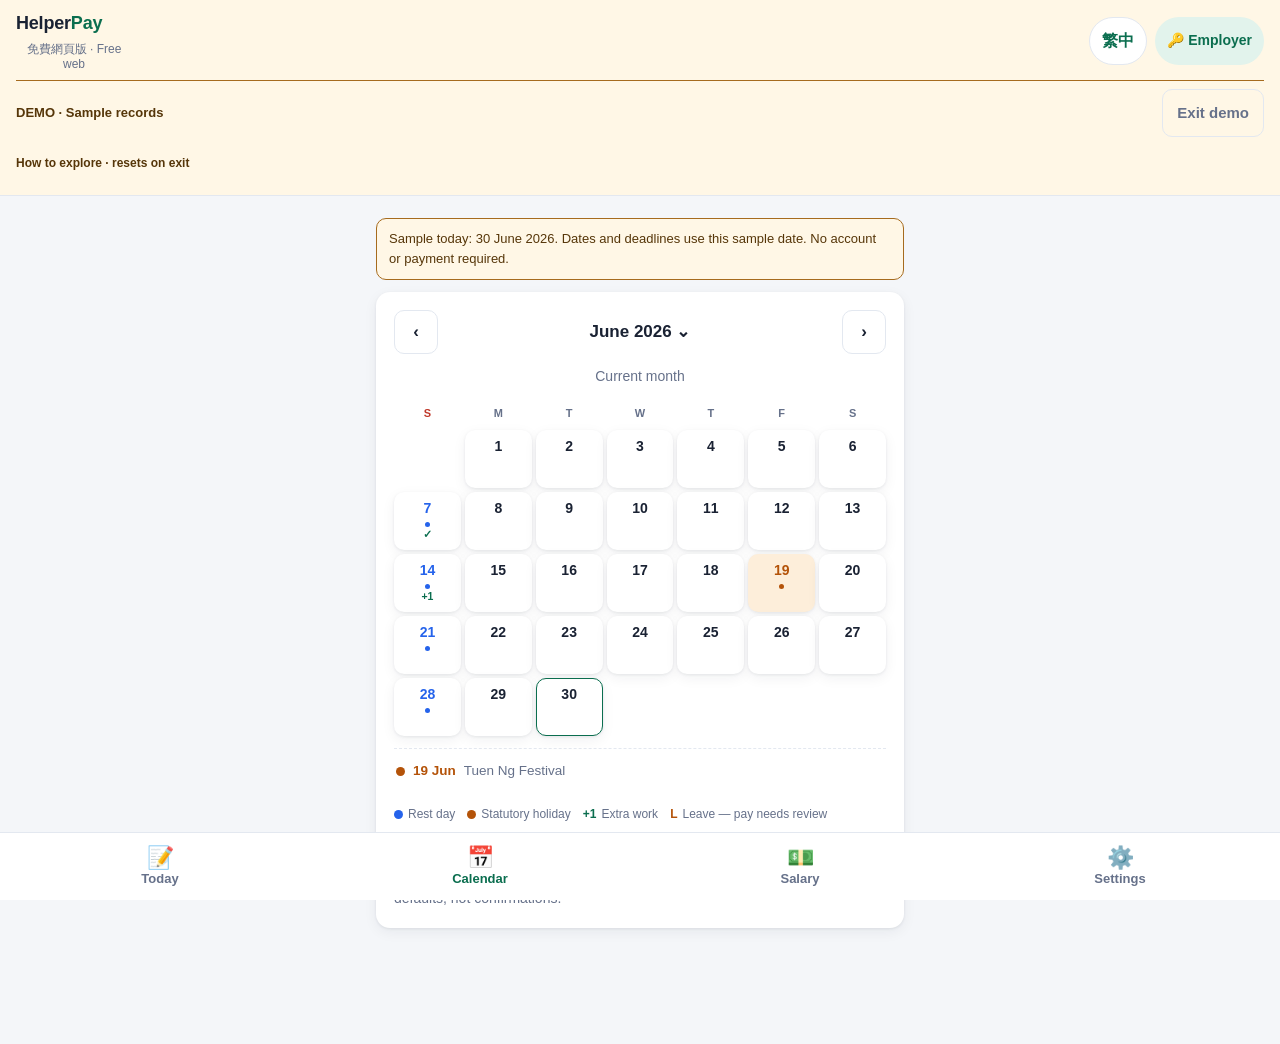
==== commit e3518204: "Publish HelperPay web ux-22 onboarding" ====
--- a/demo.html
+++ b/demo.html
@@ -1,5 +1,5 @@
 <!DOCTYPE html>
-<html lang="en">
+<html lang="zh-HK">
 <head>
   <meta charset="UTF-8">
   <meta name="viewport" content="width=device-width, initial-scale=1, viewport-fit=cover">
@@ -7,15 +7,18 @@
   <meta name="apple-mobile-web-app-capable" content="yes">
   <meta name="apple-mobile-web-app-status-bar-style" content="default">
   <meta name="apple-mobile-web-app-title" content="HelperPay">
-  <title>HelperPay — HK domestic helper salary tracker</title>
+  <title>HelperPay — 工人姐姐薪金助手</title>
   <link rel="manifest" href="manifest.webmanifest">
   <link rel="icon" href="icon-32.png" type="image/png" sizes="32x32">
   <link rel="apple-touch-icon" href="icon-180.png" sizes="180x180">
-  <link rel="stylesheet" href="web/20260916-ux-16/app.css">
-<link rel="stylesheet" href="web/20260916-ux-16/web.css"><meta name="helperpay-build" content="20260916-ux-16"><link rel="stylesheet" href="web/20260916-ux-16/demo.css"></head>
+  <link rel="stylesheet" href="web/20260923-ux-22/app.css">
+<link rel="stylesheet" href="web/20260923-ux-22/web.css"><meta name="helperpay-build" content="20260923-ux-22"><link rel="stylesheet" href="web/20260923-ux-22/demo.css"></head>
 <body>
   <header id="topbar">
-    <div class="brand">Helper<span>Pay</span></div><span class="web-free-label">免費網頁版 · Free web</span>
+    <div class="brand-area">
+      <div class="brand">Helper<span>Pay</span></div><span class="web-free-label">免費網頁版 · Free web</span>
+      <button id="helper-switch" class="helper-switch" type="button" style="display:none" aria-label="切換工人姐姐"></button>
+    </div>
     <div class="topbar-actions">
       <button id="language-toggle" class="header-language" type="button" data-language="zh-HK" aria-label="Switch language">繁中</button>
       <button id="mode-chip" class="mode-chip" style="display:none" aria-label="Employer">
@@ -31,16 +34,16 @@
   <div id="sheet-root"></div>
 
 
-  <script src="web/20260916-ux-16/legal-model.js"></script>
-  <script src="web/20260916-ux-16/contract-history.js"></script>
-  <script src="web/20260916-ux-16/payment-ledger.js"></script>
-  <script src="web/20260916-ux-16/engine.js"></script>
-  <script src="web/20260916-ux-16/holidays.js"></script>
-  <script src="web/20260916-ux-16/holiday-review.js"></script>
-  <script src="web/20260916-ux-16/compliance.js"></script>
+  <script src="web/20260923-ux-22/legal-model.js"></script>
+  <script src="web/20260923-ux-22/contract-history.js"></script>
+  <script src="web/20260923-ux-22/payment-ledger.js"></script>
+  <script src="web/20260923-ux-22/engine.js"></script>
+  <script src="web/20260923-ux-22/holidays.js"></script>
+  <script src="web/20260923-ux-22/holiday-review.js"></script>
+  <script src="web/20260923-ux-22/compliance.js"></script>
 
-  <script src="web/20260916-ux-16/i18n.js"></script>
-  <script src="web/20260916-ux-16/language.js"></script>
-  <script src="web/20260916-ux-16/demo-entry.js"></script><script src="web/20260916-ux-16/demo-app.js"></script>
+  <script src="web/20260923-ux-22/i18n.js"></script>
+  <script src="web/20260923-ux-22/language.js"></script>
+  <script src="web/20260923-ux-22/demo-entry.js"></script><script src="web/20260923-ux-22/demo-app.js"></script>
 </body>
 </html>
--- a/web/20260923-ux-22/app.css
+++ b/web/20260923-ux-22/app.css
@@ -0,0 +1,683 @@
+/* HelperPay — mobile-first styles */
+.sheet label.checkline { display:flex; gap:10px; align-items:flex-start; margin-top:16px; min-height:44px; }
+.sheet label.checkline input { flex:0 0 22px; width:22px; height:22px; margin:0; padding:0; }
+#holiday-error { white-space:pre-line; }
+
+:root {
+  --bg: #f4f6f9;
+  --card: #ffffff;
+  --text: #1a2233;
+  --muted: #66718a;
+  --line: #e3e8f0;
+  --accent: #0b6e4f;
+  --accent-soft: #e2f3ec;
+  --blue: #2563eb;
+  --blue-soft: #e4edff;
+  --amber: #b45309;
+  --amber-soft: #fdeeda;
+  --red: #c0392b;
+  --red-soft: #fde8e5;
+  --green: #0b6e4f;
+  --green-soft: #e2f3ec;
+  --shadow: 0 1px 3px rgba(20, 30, 55, .08), 0 4px 14px rgba(20, 30, 55, .06);
+  --radius: 14px;
+  --tabbar-h: 4.25rem;
+  /* Text that sits ON a filled accent/blue/red button. Dark mode lightens
+     those fills, so white on them drops under WCAG AA; flip to dark ink. */
+  --on-accent: #ffffff;
+  --on-blue-soft: #1d4ed8;
+  --on-amber-soft: #8a3d06;
+  --on-line: #4a5468;
+  --on-green-soft: #095c42;
+  --on-red-soft: #9f2d21;
+}
+
+@media (prefers-color-scheme: dark) {
+  :root {
+    --bg: #12161f;
+    --card: #1b2130;
+    --text: #e8ecf4;
+    --muted: #98a3ba;
+    --line: #2a3245;
+    --accent: #3dbd8e;
+    --accent-soft: #17352a;
+    --blue: #6c9bff;
+    --blue-soft: #1c2947;
+    --amber: #ffb45e;
+    --amber-soft: #3a2a14;
+    --red: #ff7b6b;
+    --red-soft: #40201b;
+    --green: #3dbd8e;
+    --green-soft: #17352a;
+    --shadow: 0 1px 3px rgba(0, 0, 0, .4);
+    --on-accent: #0d1117;
+    /* Dark mode already pairs light ink with very dark fills. */
+    --on-blue-soft: #9dbcff;
+    --on-amber-soft: #ffc98a;
+    --on-line: #b6c0d4;
+    --on-green-soft: #6fd3ab;
+    --on-red-soft: #ffa79a;
+  }
+}
+
+* { box-sizing: border-box; margin: 0; padding: 0; }
+
+html { -webkit-text-size-adjust: 100%; font-size: 100%; }
+
+body {
+  font-family: -apple-system, BlinkMacSystemFont, "Segoe UI", Roboto, "Helvetica Neue", Arial, sans-serif;
+  background: var(--bg);
+  color: var(--text);
+  font-size: 1rem;
+  line-height: 1.55;
+  min-height: 100vh;
+  padding-bottom: calc(var(--tabbar-h) + env(safe-area-inset-bottom, 0px));
+}
+@supports (font: -apple-system-body) {
+  html { font: -apple-system-body; }
+  body { font-size:1rem; font-family: -apple-system, BlinkMacSystemFont, "Segoe UI", Roboto, "Helvetica Neue", Arial, sans-serif; line-height: 1.55; }
+}
+
+button { font: inherit; color: inherit; background: none; border: none; cursor: pointer; }
+input, select, textarea {
+  font: inherit; color: var(--text);
+  background: var(--card);
+  border: 1px solid var(--line);
+  border-radius: 10px;
+  padding: .75rem .875rem;
+  min-height: 3rem;
+  /* iOS date controls can keep an intrinsic width wider than their sheet,
+     especially with Dynamic Type or a long localized date. */
+  display: block;
+  width: 100%;
+  min-width: 0;
+  max-width: 100%;
+}
+input[type="date"], input[type="datetime-local"] {
+  inline-size: 100%;
+  min-inline-size: 0;
+  max-inline-size: 100%;
+}
+input[type="date"]::-webkit-date-and-time-value,
+input[type="datetime-local"]::-webkit-date-and-time-value {
+  min-width: 0;
+  max-width: 100%;
+  text-align: start;
+}
+input:focus, select:focus, textarea:focus { outline: 2px solid var(--accent); outline-offset: 1px; border-color: transparent; }
+label { display: block; font-size: .9375rem; color: var(--muted); margin: 1.125rem 0 .4375rem; font-weight: 650; line-height: 1.45; }
+
+/* ---------- header ---------- */
+
+#topbar {
+  position: sticky; top: 0; z-index: 30;
+  background: var(--card);
+  border-bottom: 1px solid var(--line);
+  padding: calc(.625rem + env(safe-area-inset-top, 0px)) 1rem .625rem;
+  display: flex; align-items: center; justify-content: space-between; flex-wrap: wrap;
+  gap: .75rem;
+}
+#topbar .brand-area {
+  flex: 1 1 7rem; min-width: 0; display: flex; flex-direction: column; align-items: flex-start; gap: .25rem;
+}
+#topbar .brand {
+  font-weight: 800; font-size: 1.125rem; letter-spacing: -.0125rem;
+  white-space: nowrap;
+}
+#topbar .brand span { color: var(--accent); }
+.helper-switch {
+  max-width: 11rem; min-height: 2.25rem; padding: .25rem .625rem;
+  border: 1px solid var(--line); border-radius: 999px; background: var(--bg);
+  color: var(--accent); font-size: .8125rem; font-weight: 750;
+  white-space: nowrap; overflow: hidden; text-overflow: ellipsis;
+}
+.helper-switch-list { display: grid; gap: .75rem; }
+.topbar-actions { display:flex; align-items:center; justify-content:flex-end; gap:.5rem; flex:0 1 auto; min-width:0; }
+.header-language {
+  min-width:3rem; min-height:3rem; padding:.5rem .75rem; border:1.5px solid var(--line);
+  border-radius:999px; color:var(--accent); background:var(--card); font-weight:800;
+}
+.mode-chip {
+  white-space:nowrap; flex-shrink:0;
+  font-size: .875rem; font-weight: 700;
+  padding: .5rem .75rem; border-radius: 999px;
+  background: var(--accent-soft); color: var(--accent);
+  /* Switching employer / helper hands the phone over; it must be easy to hit. */
+  min-height: 3rem; display: inline-flex; align-items: center;
+}
+.mode-chip-icon { flex: 0 0 auto; }
+.mode-chip-label { margin-left: .25rem; }
+.mode-chip.helper { background: var(--blue-soft); color: var(--blue); }
+.page-language-controls { display:flex; flex-wrap:wrap; gap:10px; margin:16px 0 24px; }
+.page-language-controls button { width:auto; min-height:44px; }
+.page-language-controls button[aria-pressed="true"] { background:var(--accent); color:var(--on-accent); }
+[data-page-language][hidden], [data-page-switcher][hidden] { display:none !important; }
+.guide .lang[data-page-language], .policy .lang[data-page-language] { border-top:0; margin-top:0; padding-top:0; }
+
+/* ---------- layout ---------- */
+
+#view { max-width: 560px; margin: 0 auto; padding: 1.125rem 1rem 2rem; }
+
+.card {
+  background: var(--card);
+  border-radius: var(--radius);
+  box-shadow: var(--shadow);
+  padding: 1.125rem;
+  margin-bottom: 1rem;
+}
+.card h2 { font-size: 1.125rem; line-height:1.35; margin-bottom: .75rem; }
+.card h3 { margin: 1rem 0 .5rem; color: var(--muted); text-transform: uppercase; letter-spacing: .025rem; font-weight: 700; font-size: .875rem; }
+
+.muted { color: var(--muted); font-size: .9375rem; }
+.small { font-size: .875rem; }
+.spread { display: flex; justify-content: space-between; align-items: center; gap: 10px; }
+.row { display: flex; gap: 10px; align-items: center; }
+.grow { flex: 1; }
+.mt { margin-top: 12px; }
+
+.language-row { align-items: center; }
+.language-row h2 { margin-bottom: 2px; }
+.language-switch {
+  display: inline-flex; flex: 0 0 auto;
+  padding: 3px; border-radius: 10px; background: var(--bg);
+  border: 1px solid var(--line);
+}
+.language-switch button {
+  padding: 7px 10px; border-radius: 7px; min-height: 44px;
+  color: var(--muted); font-size: 12.5px; font-weight: 700;
+  white-space: nowrap;
+}
+.language-switch button.active {
+  color: var(--accent); background: var(--card); box-shadow: var(--shadow);
+}
+
+@media (max-width: 390px) {
+  .language-row { align-items: flex-start; flex-direction: column; }
+}
+
+/* ---------- buttons ---------- */
+
+.btn {
+  display: inline-flex; align-items: center; justify-content: center; gap: 7px;
+  padding: .875rem 1rem; border-radius: 12px;
+  min-height:3rem; font-weight: 700; font-size: 1rem;
+  background: var(--accent); color: var(--on-accent);
+  width: 100%;
+  transition: transform .06s ease;
+}
+.btn:active { transform: scale(.985); }
+.btn.secondary { background: transparent; color: var(--accent); border: 1.5px solid var(--accent); }
+.btn.ghost { background: transparent; color: var(--muted); border: 1.5px solid var(--line); }
+.btn.danger { background: var(--red); }
+.btn.blue { background: var(--blue); }
+/* A privacy consent needs a full-size target, not a 13px default checkbox. */
+.consent-row { min-height: 44px; align-items: center; gap: 10px; }
+.consent-row input[type="checkbox"] { width: 22px; height: 22px; flex: 0 0 auto; }
+
+/* 44px is the smallest target Apple's HIG accepts and Google asks for 48dp.
+   Compact only means narrower, never shorter than a finger. */
+.btn.compact { width: auto; padding: .625rem .875rem; font-size: .9375rem; border-radius: 10px; min-height: 3rem; }
+.btn:disabled { background: var(--line); color: var(--muted); border-color: var(--line); cursor: not-allowed; box-shadow: none; }
+
+/* big day-status choice buttons */
+.choice-list { display: flex; flex-direction: column; gap: 10px; margin-top: 12px; }
+.choice {
+  display: flex; align-items: center; justify-content: space-between; gap: 10px;
+  width: 100%;
+  padding: 15px 16px;
+  border: 1.5px solid var(--line);
+  border-radius: 13px;
+  background: var(--card);
+  font-size: 1rem; font-weight: 600;
+  text-align: left;
+}
+.choice .sub { display: block; font-size: .875rem; color: var(--muted); font-weight: 500; margin-top: .25rem; }
+.choice .amt { font-weight: 800; font-size: 1rem; white-space: nowrap; }
+.choice .amt.plus { color: var(--green); }
+.choice .amt.minus { color: var(--red); }
+.choice .amt.zero { color: var(--muted); }
+.choice.selected { border-color: var(--accent); background: var(--accent-soft); }
+.choice.selected .check { color: var(--accent); font-weight: 900; }
+
+/* ---------- badges ---------- */
+
+.badge {
+  display: inline-block; padding: 3px 9px; border-radius: 999px;
+  font-size: 12px; font-weight: 700; white-space: nowrap;
+}
+/* Ink for text sitting on a *-soft tint. The body colours of the same name sit
+   on card/background instead and land just under 4.5:1 on these tints. */
+.badge.rest { background: var(--blue-soft); color: var(--on-blue-soft); }
+.badge.holiday { background: var(--amber-soft); color: var(--on-amber-soft); }
+.badge.normal { background: var(--line); color: var(--on-line); }
+.badge.plus { background: var(--green-soft); color: var(--on-green-soft); }
+.badge.minus { background: var(--red-soft); color: var(--on-red-soft); }
+.badge.approved { background: var(--green-soft); color: var(--on-green-soft); }
+.badge.pending { background: var(--amber-soft); color: var(--on-amber-soft); }
+.badge.draft { background: var(--line); color: var(--on-line); }
+
+/* ---------- today ---------- */
+
+.today-date { font-size: 1.375rem; font-weight: 800; letter-spacing: -.01875rem; }
+.today-type { margin-top: 4px; }
+
+.salary-hero { background:linear-gradient(145deg,var(--accent-soft),var(--card)); border:1px solid var(--line); }
+.salary-hero .eyebrow { color:var(--accent); font-size:.875rem; font-weight:800; margin-bottom:.25rem; }
+.salary-hero h1 { font-size:1.25rem; line-height:1.35; }
+.salary-hero-amount { color:var(--accent); font-size:clamp(1.5rem,9vw,2rem); line-height:1.2; font-weight:900; margin:.625rem 0; white-space:nowrap; letter-spacing:-.02em; }
+.salary-hero p:not(.eyebrow):not(.salary-hero-amount) { margin-top:.5rem; }
+
+.stat-row { display: flex; gap: 10px; margin-top: 4px; }
+.stat {
+  flex: 1; background: var(--bg); border-radius: 12px; padding: 10px 12px;
+}
+.stat .v { font-size: 1.0625rem; font-weight: 800; overflow-wrap:anywhere; }
+.stat .k { font-size: .8125rem; color: var(--muted); font-weight: 600; }
+.stat .v.plus { color: var(--green); }
+.stat .v.minus { color: var(--red); }
+
+.salary-starting-estimate {
+  background: var(--accent-soft);
+  border: 1px solid color-mix(in srgb, var(--accent) 35%, var(--line));
+  border-radius: 14px;
+  padding: 1rem;
+}
+.salary-starting-estimate p { margin-top: .375rem; }
+.salary-starting-estimate .eyebrow { margin-top: 0; }
+.salary-starting-amount {
+  color: var(--accent);
+  font-size: clamp(1.75rem, 8vw, 2.5rem);
+  font-weight: 850;
+  line-height: 1.1;
+  overflow-wrap: normal;
+  word-break: normal;
+}
+
+@media (max-width: 520px) {
+  /* The role switch keeps its full accessible name, but shows its familiar
+     icon on phones so Dynamic Type cannot squeeze out the HelperPay brand. */
+  .mode-chip { width: 3rem; padding: .5rem; justify-content: center; }
+  .mode-chip-label { display: none; }
+
+  #topbar { gap: .5rem; }
+  .topbar-actions { gap: .375rem; }
+  .header-language { min-width: 3rem; padding-left: .5rem; padding-right: .5rem; }
+
+  /* At larger system text sizes, give the amount a full row instead of
+     breaking a currency value into hard-to-read fragments. */
+  .stat-row { display: grid; grid-template-columns: repeat(2, minmax(0, 1fr)); }
+  .stat-row .stat:last-child { grid-column: 1 / -1; }
+  .stat .v { overflow-wrap: normal; word-break: normal; }
+  .stat-row .stat:last-child .v { white-space: nowrap; }
+
+  /* Long holiday names may move below their date, but never widen the page. */
+  .stmt-line { flex-wrap: wrap; }
+  .stmt-line > span { min-width: 0; max-width: 100%; }
+  .stmt-line .badge { max-width: 100%; white-space: normal; overflow-wrap: anywhere; }
+}
+
+/* ---------- calendar ---------- */
+
+.cal-head { display: flex; gap: 8px; align-items: center; justify-content: space-between; margin-bottom: 10px; }
+.cal-head .title { font-size: 17px; font-weight: 800; }
+.cal-head .month-picker { min-width:0; min-height:44px; padding:4px; text-align:center; border-radius:8px; overflow-wrap:anywhere; }
+.month-shortcut { margin:0 0 12px; text-align:center; }
+.month-shortcut .btn { width:auto; }
+.cal-head button:focus-visible { outline:2px solid var(--accent); outline-offset:2px; }
+.nav-btn {
+  width: 44px; height: 44px; flex:0 0 44px; border-radius: 10px;
+  border: 1.5px solid var(--line); font-size: 17px; font-weight: 700;
+  display: flex; align-items: center; justify-content: center;
+}
+.cal-grid { display: grid; grid-template-columns: repeat(7, minmax(0, 1fr)); gap: 4px; }
+.cal-dow { text-align: center; font-size: 11px; font-weight: 700; color: var(--muted); padding: 4px 0; }
+.cal-dow.sun { color: var(--red); }
+.cal-cell {
+  /* Fixed minimum height, flexible width: intrinsic button/aspect-ratio sizing
+     must not expand a seven-column grid beyond a small phone's viewport. */
+  min-width: 0; width: 100%; min-height: 58px;
+  border-radius: 10px;
+  border: 1.5px solid transparent;
+  display: flex; flex-direction: column; align-items: center; justify-content: flex-start;
+  padding: 5px 0; gap: 2px;
+  font-size: 14px; font-weight: 600;
+  position: relative;
+  background: transparent;
+}
+.cal-cell:not(.empty):not(.outside) { background: var(--card); box-shadow: var(--shadow); }
+.cal-cell.outside { color: var(--line); }
+.cal-cell.today { border-color: var(--accent); }
+.cal-cell.rest { color: var(--blue); }
+.cal-cell.holiday { color: var(--amber); font-weight: 800; }
+/* statutory holidays stand out with a tinted cell */
+.cal-cell.holiday:not(.empty):not(.outside) { background: var(--amber-soft); }
+.cal-cell .dots { display: flex; gap: 3px; height: 5px; }
+.cal-cell .dot { width: 5px; height: 5px; border-radius: 50%; }
+.dot.rest { background: var(--blue); }
+.dot.holiday { background: var(--amber); }
+.cal-cell .mark { font-size: 10.5px; font-weight: 800; line-height: 1; }
+.mark.plus { color: var(--green); }
+.mark.minus { color: var(--red); }
+.mark.pend { color: var(--amber); }
+.cal-cell.pending { border: 1.5px dashed var(--amber); }
+@media (max-width: 360px) {
+  .calendar-card { padding-left: 6px; padding-right: 6px; }
+}
+
+/* pending day-log approval rows (Today tab) */
+.pending-row {
+  display: flex; align-items: center; gap: 10px;
+  padding: 10px 0; border-bottom: 1px dashed var(--line);
+  cursor: pointer;
+}
+.pending-row:last-of-type { border-bottom: none; }
+.pending-row .btn.compact { width: auto; flex: none; }
+.pending-row [data-approve-log] { width: 44px; padding: 8px 0; }
+/* named holiday list under the calendar grid */
+.hol-list { margin-top: 12px; border-top: 1px dashed var(--line); }
+.hol-item {
+  display: flex; align-items: center; gap: 8px;
+  width: 100%; padding: 8px 2px; text-align: left; min-height: 44px;
+  border-bottom: 1px dashed var(--line);
+  font-size: 13.5px;
+}
+.hol-item:last-child { border-bottom: none; }
+.hol-item .dot { width: 9px; height: 9px; border-radius: 50%; flex: none; }
+.hol-item b { white-space: nowrap; color: var(--amber); }
+.hol-item .nm { color: var(--muted); }
+
+.cal-legend { display: flex; flex-wrap: wrap; gap: 12px; margin-top: 12px; font-size: 12px; color: var(--muted); }
+.cal-legend .item { display: flex; align-items: center; gap: 5px; }
+/* legend dots/marks live outside .cal-cell, so give them their own sizing */
+.cal-legend .dot { width: 9px; height: 9px; border-radius: 50%; flex: none; }
+.cal-legend .mark { font-size: 12px; font-weight: 800; }
+
+/* ---------- salary statement ---------- */
+
+.stmt-total.provisional { background: var(--bg); color: var(--text); }
+
+.stmt-line { display: flex; justify-content: space-between; gap: 10px; padding: 7px 0; border-bottom: 1px dashed var(--line); font-size: 14.5px; }
+.stmt-line:last-child { border-bottom: none; }
+.stmt-line .lbl { color: var(--muted); }
+.stmt-line .lbl b { color: var(--text); }
+.stmt-line .val { font-weight: 700; white-space: nowrap; }
+.stmt-line .val.plus { color: var(--green); }
+.stmt-line .val.minus { color: var(--red); }
+.stmt-line.sub { padding-left: 14px; font-size: 13.5px; }
+.stmt-total {
+  display: flex; justify-content: space-between; align-items: center;
+  margin-top: 10px; padding: 13px 14px;
+  background: var(--accent-soft); border-radius: 12px;
+  font-weight: 800; font-size: 16px; color: var(--accent);
+}
+.stmt-total .amt { font-size: 20px; }
+
+.payment-item { border: 1.5px solid var(--line); border-radius: 12px; padding: 12px 14px; margin-top: 10px; }
+.thumbs { display: flex; gap: 8px; flex-wrap: wrap; margin-top: 10px; }
+.thumbnail-button { padding:0; border:0; background:transparent; border-radius:8px; cursor:pointer; }
+.thumbnail-button:focus-visible { outline:3px solid var(--accent); outline-offset:3px; }
+.thumbs img {
+  width: 74px; height: 74px; object-fit: cover; border-radius: 10px;
+  border: 1px solid var(--line); cursor: pointer;
+}
+
+/* ---------- settings ---------- */
+
+.holiday-row { display: flex; align-items: center; gap: 8px; padding: 8px 0; border-bottom: 1px dashed var(--line); font-size: 13.5px; }
+.holiday-row .date { font-weight: 700; white-space: nowrap; }
+.holiday-row .name { flex: 1; color: var(--muted); }
+.holiday-row .del { color: var(--red); font-weight: 800; padding: 4px 8px; }
+
+.banner {
+  background: var(--amber-soft); color: var(--on-amber-soft);
+  border-radius: 12px; padding: 11px 14px; font-size: 13.5px; font-weight: 600;
+  margin-bottom: 14px;
+}
+
+/* Newer code is deployed while this page still runs the previous rules. */
+.update-banner {
+  position: fixed; left: 0; right: 0; top: 0; z-index: 90;
+  display: flex; align-items: center; justify-content: space-between; gap: 10px;
+  padding: calc(8px + env(safe-area-inset-top, 0px)) 14px 8px;
+  background: var(--amber-soft); color: var(--on-amber-soft);
+  font-size: 13px; font-weight: 700; line-height: 1.35;
+  box-shadow: 0 1px 6px rgba(0, 0, 0, .14);
+}
+.update-banner span { min-width: 0; }
+.update-banner .btn { flex: 0 0 auto; }
+/* Make room for it rather than hiding the header's mode control. */
+body.update-pending { padding-top: var(--update-banner-h, 0px); }
+body.update-pending #topbar { top: var(--update-banner-h, 0px); }
+
+.legal-status {
+  border: 1.5px solid var(--line); border-radius: 12px; padding: 12px 14px;
+  font-size: .875rem;
+}
+.legal-status p { margin-top: 5px; color: var(--muted); }
+.legal-status ul { margin: 8px 0 0 18px; color: var(--muted); }
+.legal-status li { margin-top: 4px; }
+.legal-status code { display: block; margin-top: 7px; font-size: .75rem; color: var(--muted); overflow-wrap: anywhere; }
+.legal-status.ready { background: var(--green-soft); border-color: var(--green); }
+.legal-status.ready > b { color: var(--green); }
+.form-error { margin-top: 12px; padding: 10px; border: 1px solid var(--red); border-radius: 8px; color: var(--red); }
+.form-error[hidden] { display: none; }
+.issue-list { padding-left: 0; list-style: none; margin-left: 0 !important; }
+.issue-list li { padding: 10px 0; border-bottom: 1px solid var(--line); }
+.issue-list li .btn { margin-top: 6px; }
+.history-date-list { margin: 8px 0 !important; padding: 0 !important; list-style: none; }
+.history-date-list li { border: 0; padding: 2px 0; }
+.history-date-list li { color: var(--muted); overflow-wrap: anywhere; }
+details > summary { cursor: pointer; padding: 10px 0; font-weight: 600; min-height: 44px; display: flex; align-items: center; }
+.legal-status.blocked { background: var(--amber-soft); border-color: var(--amber); }
+.legal-status.blocked > b { color: var(--amber); }
+.legal-status.guidance { background: var(--accent-soft); border-color: var(--accent); }
+.legal-status.guidance > b { color: var(--accent); }
+.legal-status details { margin-top: .375rem; }
+.legal-status details > summary { overflow-wrap: anywhere; }
+.salary-period { white-space: normal; overflow-wrap: anywhere; }
+
+/* ---------- tab bar ---------- */
+
+#tabbar {
+  position: fixed; bottom: 0; left: 0; right: 0; z-index: 30;
+  background: var(--card);
+  border-top: 1px solid var(--line);
+  display: flex;
+  min-height: calc(var(--tabbar-h) + env(safe-area-inset-bottom, 0px));
+  padding-bottom: env(safe-area-inset-bottom, 0px);
+}
+#tabbar button {
+  flex: 1; display: flex; flex-direction: column; align-items: center; justify-content: center; gap: 2px;
+  min-width: 0;
+  /* Keep all four destinations visible at the largest system text setting.
+     The rest of the page scales fully; navigation stays at a readable 18px. */
+  font-size: clamp(13px, .8125rem, 18px); font-weight: 700; color: var(--muted); line-height:1.2;
+}
+#tabbar button .ico { font-size: clamp(22px, 1.375rem, 30px); line-height: 1; }
+#tabbar button.active { color: var(--accent); }
+
+/* ---------- bottom sheet & modal ---------- */
+
+.overlay {
+  position: fixed; inset: 0; z-index: 50;
+  background: rgba(10, 14, 22, .45);
+  display: flex; align-items: flex-end; justify-content: center;
+  width: 100%; max-width: 100vw; overflow-x: hidden;
+  animation: fadeIn .15s ease;
+}
+.overlay.center { align-items: center; padding: 20px; }
+@keyframes fadeIn { from { opacity: 0; } to { opacity: 1; } }
+
+.sheet {
+  background: var(--card);
+  width: 100%; min-width: 0; max-width: min(560px, 100vw);
+  border-radius: 20px 20px 0 0;
+  padding: 1.25rem 1.125rem calc(1.5rem + env(safe-area-inset-bottom, 0px));
+  max-height: 88vh; overflow-y: auto; overflow-x: hidden;
+  overscroll-behavior: contain;
+  animation: slideUp .2s ease;
+}
+.overlay.center .sheet { border-radius: 20px; max-height: 86vh; }
+.overlay.native-sheet { display:contents; }
+dialog.sheet { position:fixed; inset:auto 0 0; margin:0 auto; border:0; color:var(--text); }
+.overlay.center dialog.sheet { inset:0; margin:auto; height:fit-content; max-width:min(560px, calc(100vw - 40px)); }
+dialog.sheet::backdrop { background:rgba(10, 14, 22, .45); }
+.image-sheet .payment-image { display:block; width:100%; max-height:65vh; object-fit:contain; margin-top:12px; }
+@keyframes slideUp { from { transform: translateY(30px); opacity: .6; } to { transform: none; opacity: 1; } }
+.sheet h2 { font-size: 1.25rem; line-height:1.35; margin-bottom: .25rem; }
+.sheet-toolbar { display: flex; justify-content: flex-end; margin-bottom: 10px; }
+.sheet-toolbar button { min-height: 44px; }
+[aria-invalid="true"] { border-color: var(--red); outline: 2px solid var(--red); outline-offset: 2px; }
+.sheet .grab { width: 40px; height: 4px; border-radius: 2px; background: var(--line); margin: 0 auto 12px; }
+
+.img-viewer {
+  position: fixed; inset: 0; z-index: 60; background: rgba(0,0,0,.92);
+  display: flex; align-items: center; justify-content: center;
+}
+.img-viewer img { max-width: 96vw; max-height: 88vh; border-radius: 6px; }
+.img-viewer .close { position: absolute; top: calc(14px + env(safe-area-inset-top, 0px)); right: 16px; color: #fff; font-size: 30px; font-weight: 700; }
+
+/* ---------- approval screen ---------- */
+
+.approve-amount { font-size: 34px; font-weight: 900; letter-spacing: -.5px; color: var(--accent); margin: 6px 0 2px; }
+
+/* ---------- onboarding ---------- */
+
+.onboarding-card { margin-top: .625rem; padding: 1.25rem; }
+.setup-progress { margin-bottom: 1.5rem; color: var(--muted); font-size: .875rem; }
+.setup-progress .spread { align-items: baseline; }
+.setup-progress b { color: var(--text); }
+.setup-progress-track { height: .5rem; overflow: hidden; margin-top: .625rem; background: var(--line); border-radius: 999px; }
+.setup-progress-track span { display: block; height: 100%; border-radius: inherit; background: var(--accent); transition: width .2s ease; }
+.onboarding-progress { display: flex; align-items: center; gap: 7px; margin-bottom: 22px; }
+.onboarding-progress::before {
+  content: ''; width: 28px; height: 3px; border-radius: 99px; background: var(--accent);
+  margin-right: 3px;
+}
+.onboarding-progress span {
+  width: 25px; height: 25px; display: inline-flex; align-items: center; justify-content: center;
+  border-radius: 50%; border: 1.5px solid var(--line); color: var(--muted);
+  font-size: 11px; font-weight: 800;
+}
+.onboarding-progress span.active { background: var(--accent); border-color: var(--accent); color: var(--on-accent); }
+.onboarding-progress span.done { background: var(--accent-soft); border-color: var(--accent); color: var(--accent); }
+.onboarding-heading { margin-bottom: 1.125rem; }
+.onboarding-heading .eyebrow {
+  color: var(--accent); font-size: .875rem; font-weight: 800; letter-spacing: .04rem;
+  text-transform: uppercase; margin-bottom: 4px;
+}
+.onboarding-heading h1 { font-size: 1.625rem; line-height: 1.25; letter-spacing: -.025rem; }
+.onboarding-heading > p:last-child { color: var(--muted); font-size: 1rem; margin-top: .625rem; }
+.onboarding-language {
+  padding: 12px 0 16px; margin-bottom: 4px; border-top: 1px solid var(--line);
+  border-bottom: 1px solid var(--line);
+}
+.onboarding-actions, .onboarding-checklist { display: flex; flex-direction: column; margin: 8px 0 16px; }
+.onboarding-actions > div, .onboarding-checklist > div {
+  display: flex; align-items: flex-start; gap: 12px; padding: 13px 0;
+  border-bottom: 1px solid var(--line);
+}
+.onboarding-actions > div:last-child, .onboarding-checklist > div:last-child { border-bottom: 0; }
+.onboarding-actions p, .onboarding-checklist p { display: flex; flex-direction: column; gap: 2px; }
+.onboarding-actions b, .onboarding-checklist b { font-size: 15px; }
+.onboarding-actions small, .onboarding-checklist small { color: var(--muted); font-size: 12.5px; }
+.onboarding-icon {
+  display: inline-flex; align-items: center; justify-content: center; flex: 0 0 38px;
+  width: 38px; height: 38px; border-radius: 10px; background: var(--accent-soft); font-size: 20px;
+}
+.onboarding-checklist > div > span {
+  display: inline-flex; align-items: center; justify-content: center; flex: 0 0 26px;
+  width: 26px; height: 26px; border-radius: 50%; color: var(--accent);
+  background: var(--accent-soft); font-size: 14px; font-weight: 900;
+}
+.onboarding-note {
+  background: var(--blue-soft); color: var(--text); border-radius: 11px;
+  padding: .875rem; margin: .25rem 0 1rem; font-size: .9375rem;
+}
+.optional-setup, .plain-explanation {
+  border: 1px solid var(--line); border-radius: 12px; padding: 0 12px;
+  background: var(--bg);
+}
+.optional-setup[open], .plain-explanation[open] { padding-bottom: 14px; }
+.optional-setup > summary, .plain-explanation > summary { color: var(--accent); }
+.progressive-setup .eyebrow {
+  color: var(--accent); font-size: 12px; font-weight: 800; letter-spacing: .7px;
+  text-transform: uppercase; margin-bottom: 4px;
+}
+.setup-next {
+  margin-top: 14px; padding: 14px; border: 1.5px solid var(--accent);
+  border-radius: 12px; background: var(--accent-soft);
+}
+.setup-next p { margin: 8px 0 12px; }
+.setup-buttons { display: flex; gap: .75rem; align-items: stretch; margin-top: 1rem; }
+.setup-buttons .btn { flex: 1 1 0; }
+.setup-default {
+  margin-top: .75rem; padding: .875rem; border-radius: 12px;
+  color: var(--accent); background: var(--accent-soft); font-weight: 700;
+}
+.setup-choice-group { border: 0; padding: 0; margin: 0; min-width: 0; }
+.setup-choice-group legend { font-weight: 750; margin-bottom: .75rem; }
+.setup-choice {
+  display: flex; align-items: flex-start; gap: .75rem; min-height: 4rem;
+  margin: .75rem 0; padding: .875rem; border: 1.5px solid var(--line);
+  border-radius: 14px; background: var(--card); color: var(--text); cursor: pointer;
+}
+.setup-choice:has(input:checked) { border-color: var(--accent); background: var(--accent-soft); }
+.setup-choice input { width: 1.375rem; height: 1.375rem; margin: .125rem 0 0; accent-color: var(--accent); flex: 0 0 auto; }
+.setup-choice span { display: flex; flex-direction: column; gap: .25rem; }
+.setup-choice small { color: var(--muted); }
+.setup-success-card { text-align: center; }
+.setup-success-card .setup-next { text-align: start; }
+.setup-success-icon {
+  display: inline-flex; align-items: center; justify-content: center;
+  width: 3.5rem; height: 3.5rem; margin-bottom: .75rem;
+  border-radius: 50%; background: var(--accent); color: var(--on-accent);
+  font-size: 1.75rem; font-weight: 900;
+}
+.setup-success-card .salary-hero-amount { color: var(--accent); }
+.setup-reminder-invite { border: 1.5px solid color-mix(in srgb, var(--accent) 45%, var(--line)); }
+.setup-later .btn { text-align: center; }
+
+@media (max-width: 360px) {
+  .setup-buttons { flex-direction: column-reverse; }
+}
+
+@media (min-width: 480px) {
+  .onboarding-card { padding: 24px; }
+}
+
+@media (min-width: 600px) {
+  #view { padding-top: 22px; }
+}
+:where([hidden]) { display: none !important; }
+.setup-section { border: 0; padding: 0; margin: 1.25rem 0; min-width: 0; }
+.setup-section legend { font-weight: 750; font-size: 1.1rem; }
+.mark.recorded { color: var(--accent); }
+.settings-group > summary, .holiday-year > summary { cursor: pointer; padding: 12px 0; min-height: 44px; font-weight: 750; }
+.day-optional > summary, .reminder-card details > summary, [data-range-options] > summary {
+  cursor: pointer; min-height: 44px; display: flex; align-items: center; font-weight: 700; color: var(--accent);
+}
+.settings-group > .card { box-shadow: none; border-radius: 0; padding: 20px 0; margin: 0; border-bottom: 1px solid var(--line); }
+.settings-group > .card:last-child { border-bottom: 0; }
+.settings-shortcuts { flex-wrap: wrap; margin-bottom: 16px; }
+.settings-summary { margin: 12px 0; display: grid; grid-template-columns: minmax(0, 1fr) minmax(0, 1fr); gap: 8px 16px; }
+.settings-summary dt { color: var(--muted); font-size: .875rem; }
+.settings-summary dd { margin: 0; overflow-wrap: anywhere; }
+#recipient-content [aria-pressed="true"] { color: var(--accent); border-color: var(--accent); box-shadow: inset 0 0 0 1px var(--accent); }
+[data-task-range][aria-pressed="true"] { background: #0b6e4f; border-color: #0b6e4f; color: #fff; }
+[data-task-range] { flex: 1 1 70px; }
+[data-task-scope] { flex:1 1 100px; }
+[data-task-scope][aria-pressed="true"] { background:var(--accent); border-color:var(--accent); color:var(--card); }
+.review-confirm input { width: 22px; height: 22px; flex: 0 0 22px; margin: 0; }
+.review-confirm { align-items: flex-start; min-height: 44px; }
+.pay-history { padding-left: 22px; margin: 16px 0; }
+.pay-history li + li { margin-top: 14px; }
+.pay-history p { margin: 6px 0; }
+.pay-history-row { min-inline-size: 0; border: 1px solid var(--line); margin-top: 16px; }
+.pay-history-row legend { font-weight: 750; padding: 0 6px; }
+
+/* Available to a screen reader, invisible on screen. */
+.sr-only {
+  position: absolute; width: 1px; height: 1px; padding: 0; margin: -1px;
+  overflow: hidden; clip: rect(0 0 0 0); clip-path: inset(50%); white-space: nowrap; border: 0;
+}
--- a/web/20260923-ux-22/web.css
+++ b/web/20260923-ux-22/web.css
@@ -0,0 +1,14 @@
+.web-upgrade { max-width: 680px; margin: 16px auto; }
+.web-upgrade h1 { font-size: 1.65rem; line-height: 1.3; margin: 20px 0 12px; }
+.web-upgrade p, .web-upgrade li { font-size: 1rem; line-height: 1.6; }
+.web-upgrade ul { margin: 16px 0; padding-left: 24px; }
+.web-upgrade .row { flex-wrap: wrap; gap: 8px; }
+.web-check { cursor: pointer; margin: 18px 0; font-size: 1rem; }
+.web-check input { width: 24px; height: 24px; flex: 0 0 24px; margin: 0 12px 0 0; }
+.web-check span { line-height: 1.5; }
+.web-free-label {font-size:12px;color:var(--muted,#596576);margin:0 8px;white-space:normal;max-width:100px;flex-shrink:0;line-height:1.25;text-align:center}
+@media (max-width: 479px) {
+  /* Keep the product name and the always-available language switch readable on
+     a phone. The page itself still identifies this as the free web edition. */
+  .web-free-label { display: none; }
+}
--- a/web/20260923-ux-22/demo.css
+++ b/web/20260923-ux-22/demo.css
@@ -0,0 +1,9 @@
+.demo-workspace #topbar { flex-wrap: wrap; gap: 8px; background: #fff7e6; }
+#demo-notice { flex-basis: 100%; border-top: 1px solid #a66b1e; padding-top: 8px; color: #563609; }
+.demo-notice-row { display: flex; align-items: center; justify-content: space-between; gap: 8px; flex-wrap: wrap; }
+.demo-notice-row strong { font-size: 13px; }
+.demo-notice-row a { width: auto; color: #563609; border-color: #a66b1e; text-decoration: none; }
+#demo-notice summary { cursor: pointer; font-size: 12px; margin-top: 4px; }
+#demo-notice details p { font-size: 13px; line-height: 1.5; max-height: 28vh; overflow: auto; padding-top: 8px; }
+.demo-guidance, .demo-tag { padding: 10px 12px; border: 1px solid #a66b1e; border-radius: 10px; background: #fff7e6; color: #563609; font-size: 13px; margin-bottom: 12px; }
+@media print { #demo-notice { display: block !important; } }
